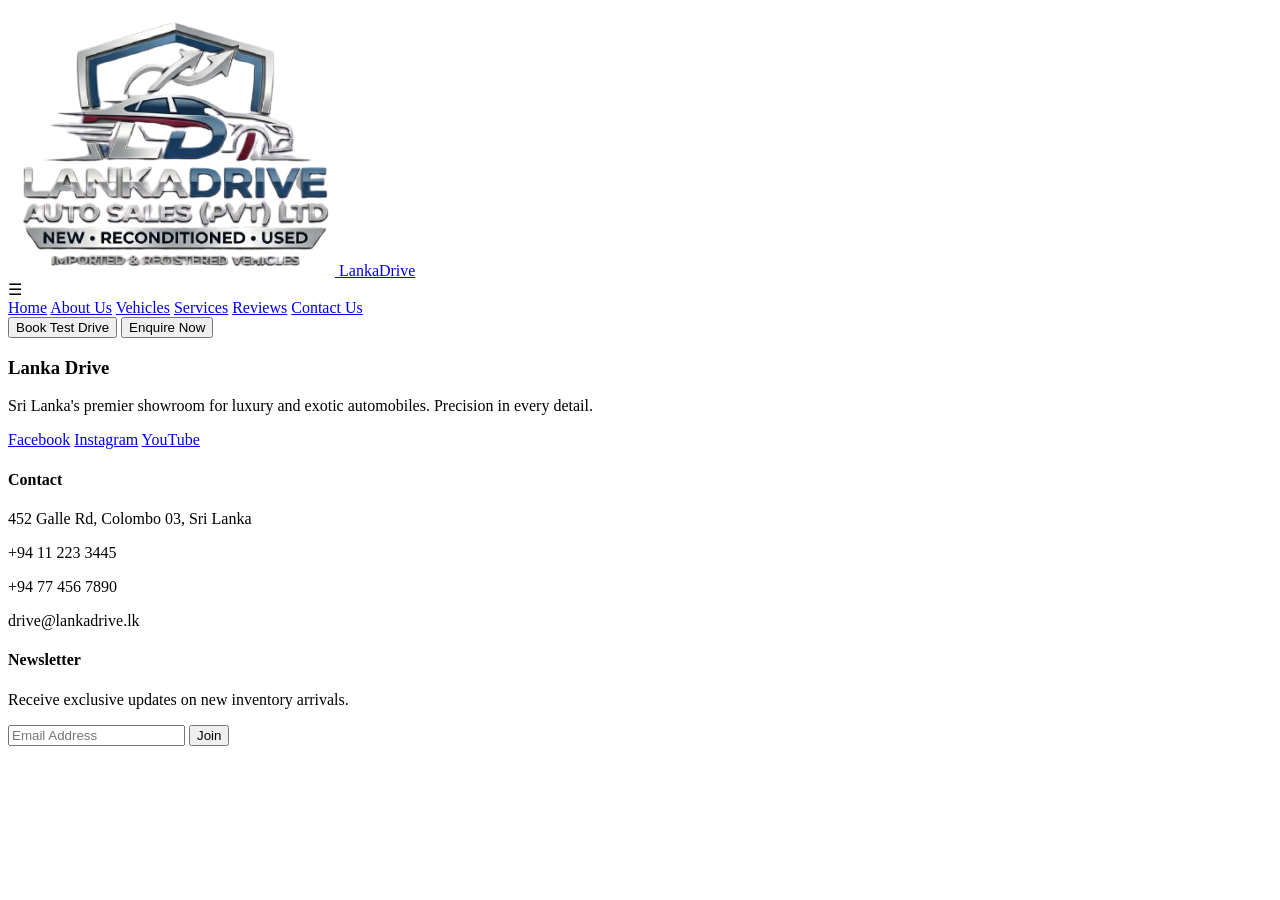
==== about.html @ 7b27d1b9 "Headder navigation bar size change with screen size" ====
<!DOCTYPE html>
<html lang="en">
<head>
    <meta charset="UTF-8">
    <meta name="viewport" content="width=device-width, initial-scale=1.0">
    <link rel="icon" type="image/png" href="Assets/image/logo.png">
    <link rel="stylesheet" href="css/Style.css">
    <title>about Us</title>
</head>
<body>
    <!--Navigation Bar Code Hear-->
        <header class="site-header">
            <div class="header-brand">
                <a href="index.html" class="brand-link">
                    <img src="Assets/image/logo101.png" alt="LankaDrive Auto Sales logo" class="brand-logo">
                    <span class="brand-name">LankaDrive</span>
                </a>
            </div>

            <input type="checkbox" id="nav-toggle" hidden>
            <label for="nav-toggle" class="nav-hamburger" aria-label="Toggle navigation">&#9776;</label>
            
            <nav class="main-nav" aria-label="Main navigation">
                <a href="index.html" >Home</a>
                <a href="about.html" aria-current="page">About Us</a>
                <a href="vehicles.html">Vehicles</a>
                <a href="services.html">Services</a>
                <a href="reviews.html">Reviews</a>
                <a href="contact.html">Contact Us</a>
            </nav>
            <div class="header-btn">
                <button type="button" class="btn-secondary">Book Test Drive</button>
                <button type="button" class="btn-primary">Enquire Now</button>
            </div>
        </header>

<!--Footer Code Hear-->
    <footer class="site-footer">
        <div class="footer-inner">
            <div class="footer-brand">
                <h3>Lanka Drive</h3>
                <p>Sri Lanka's premier showroom for luxury and exotic automobiles. Precision in every detail.</p>
                <div class="social-links">
                    <a href="https://facebook.com" target="_blank" rel="noopener noreferrer">Facebook</a>
                    <a href="https://instagram.com" target="_blank" rel="noopener noreferrer">Instagram</a>
                    <a href="https://youtube.com" target="_blank" rel="noopener noreferrer">YouTube</a>
                </div>
            </div>

            <div class="footer-contact">
                <h4>Contact</h4>
                <p>452 Galle Rd, Colombo 03, Sri Lanka</p>
                <p>+94 11 223 3445</p>
                <p>+94 77 456 7890</p>
                <p>drive@lankadrive.lk</p>
            </div>

            <div class="footer-newsletter">
                <h4>Newsletter</h4>
                <p>Receive exclusive updates on new inventory arrivals.</p>
                <form action="#" method="post" class="newsletter-form">
                    <input type="email" name="email" placeholder="Email Address" required>
                    <button type="submit">Join</button>
                </form>
            </div>
        </div>
    </footer>
</body>
</html>
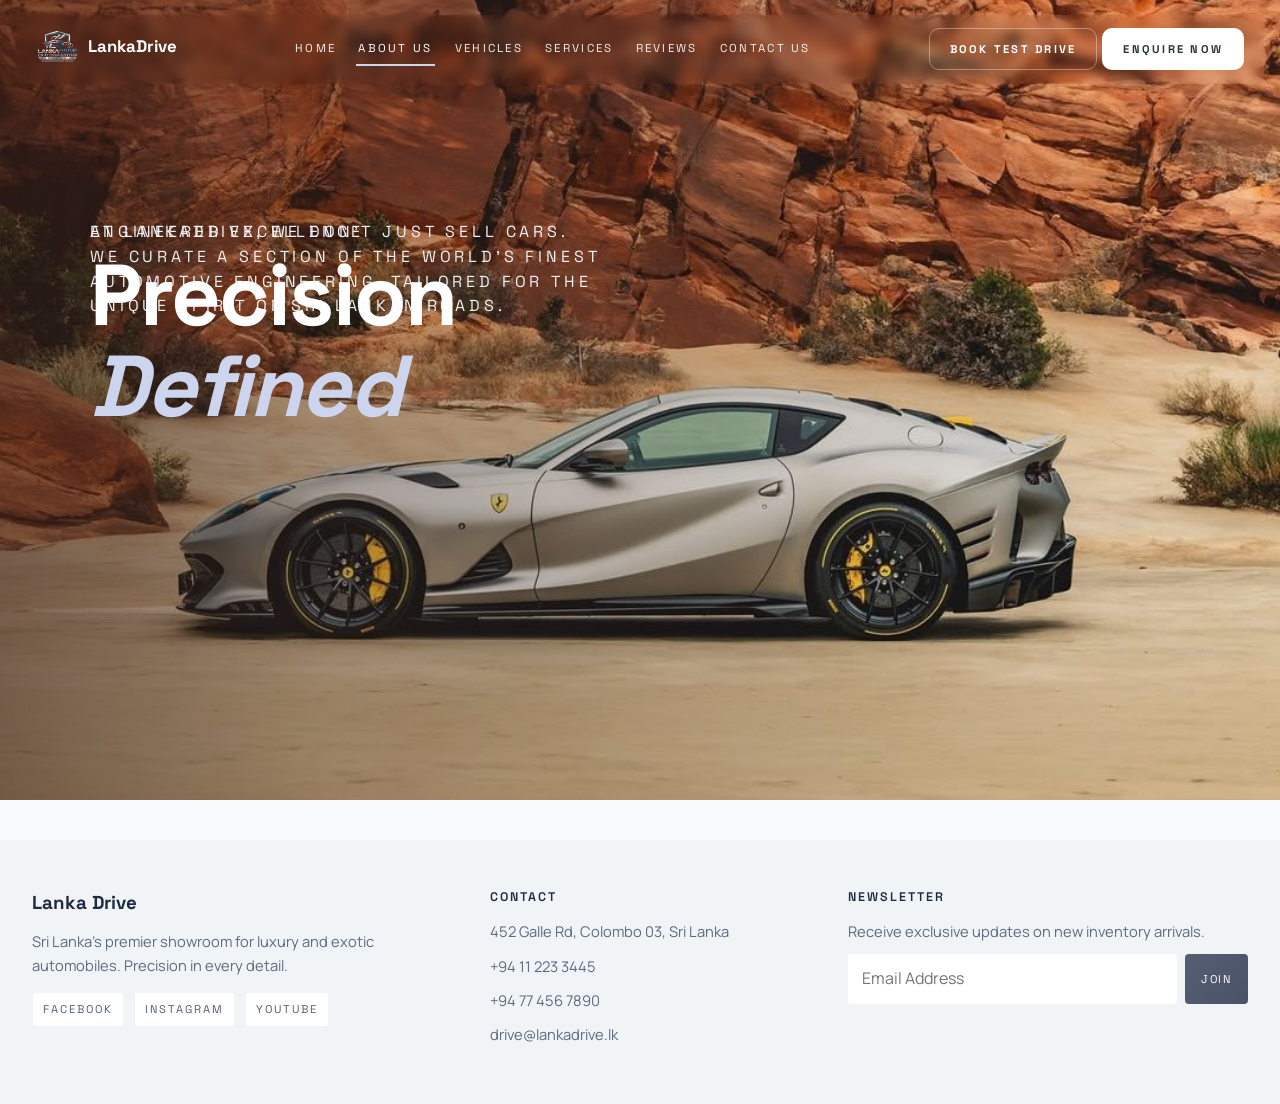
==== commit 8c647899: "Hero section update" ====
--- a/about.html
+++ b/about.html
@@ -3,7 +3,7 @@
 <head>
     <meta charset="UTF-8">
     <meta name="viewport" content="width=device-width, initial-scale=1.0">
-    <link rel="icon" type="image/png" href="Assets/image/logo.png">
+    <link rel="icon" type="image/png" href="Assets/image/logo101.png" sizes="32x32">
     <link rel="stylesheet" href="css/Style.css">
     <title>about Us</title>
 </head>
@@ -33,6 +33,20 @@
                 <button type="button" class="btn-primary">Enquire Now</button>
             </div>
         </header>
+
+
+<!--Hero Section Code-->
+        <section class="Hero" aria-label="Hero banner">
+            <img class="Hero-image" src="Assets/image/ferarri-hero.jpg" alt="Hero-Img">
+            <p class="hero-paragraph">Engineered Excellence</p>
+            <h1>Precision <span>Defined</span></h1>
+            <p class="hero-paragraph p3">At LankaDrive, we don't just sell cars.<br>We curate a section of
+                the world's finest <br>automotive engineering. tailored for the <br>
+                unique spirit of Sri Lankan roads.</p>
+        </section>
+
+<!--Main Section Code-->
+        <main></main>
 
 <!--Footer Code Hear-->
     <footer class="site-footer">
--- a/css/Style.css
+++ b/css/Style.css
@@ -0,0 +1,581 @@
+@import url("https://fonts.googleapis.com/css2?family=Manrope:wght@400;500;600;700&family=Space+Grotesk:wght@500;600;700&display=swap");
+
+/* ---------- Basic Reset ---------- */
+* {
+	margin: 0;
+	padding: 0;
+	box-sizing: border-box;
+}
+
+body {
+	min-height: 100vh;
+	background: #f7f9fb;
+	color: #1f2b3f;
+	font-family: "Manrope", "Segoe UI", sans-serif;
+	line-height: 1.55;
+}
+
+img {
+	display: block;
+	max-width: 100%;
+}
+
+a {
+	color: inherit;
+	text-decoration: none;
+}
+
+/* ---------- Header / Navbar ---------- */
+.site-header {
+	position: fixed;
+	top: 15px;
+	left: 16px;
+	right: 16px;
+	z-index: 1000;
+	display: flex;
+	align-items: center;
+	gap: 20px;
+	padding: 10px 20px;
+	background: rgba(0, 0, 0, 0);
+	backdrop-filter: blur(6px);
+	border-radius: 5px;
+}
+
+.header-brand {
+	flex-shrink: 0;
+}
+
+.brand-link {
+	display: inline-flex;
+	align-items: center;
+	gap: 10px;
+}
+
+.brand-logo {
+	width: 42px;
+	height: 42px;
+	object-fit: contain;
+}
+
+.brand-name {
+	font-family: "Space Grotesk", sans-serif;
+	font-size: 1.05rem;
+	font-weight: 700;
+	color: #ffffff;
+}
+
+.main-nav {
+	flex: 1;
+	display: flex;
+	justify-content: center;
+	align-items: center;
+	gap: 18px;
+	flex-wrap: wrap;
+}
+
+.main-nav a {
+	position:relative;
+	font-family: "Space Grotesk", sans-serif;
+	font-size: 0.72rem;
+	letter-spacing: 0.2em;
+	text-transform: uppercase;
+	color: rgba(255, 255, 255, 0.92);
+	padding: 6px 2px;
+}
+
+.main-nav a[aria-current="page"],
+.main-nav a:hover {
+	color: #ffffff;
+}
+
+.main-nav a[aria-current="page"]::after,
+.main-nav a:hover::after {
+	content: "";
+	position: absolute;
+	left: 0;
+	right: 0;
+	bottom: -2px;
+	height: 2px;
+	background: #ccd4ee;
+}
+
+.header-btn {
+	display: inline-flex;
+	align-items: center;
+	gap: 5px;
+	flex-shrink: 0;
+}
+
+.nav-hamburger {
+	display: none;
+	font-size: 1.4rem;
+	line-height: 1;
+	cursor: pointer;
+	color: #ffffff;
+	padding: 4px 6px;
+	user-select: none;
+}
+
+/* ---------- Buttons ---------- */
+.btn-primary,
+.btn-secondary {
+	display: inline-flex;
+	align-items: center;
+	justify-content: center;
+	min-height: 42px;
+	padding: 10px 20px;
+	border: 1px solid rgba(255, 255, 255, 0.35);
+	border-radius: 10px;
+	font-family: "Space Grotesk", sans-serif;
+	font-size: 0.7rem;
+	font-weight: 1000;
+	letter-spacing: 0.2em;
+	text-transform: uppercase;
+	cursor: pointer;
+	transition: background-color 0.4s ease, color 0.4s ease, border-color 0.25s ease, transform 0.2s ease;
+}
+
+.btn-primary {
+	background: #ffffff;
+	color: #2a3439;
+}
+
+.btn-secondary {
+	background: transparent;
+	color: #ffffff;
+}
+
+.btn-primary:hover,
+.btn-secondary:hover {
+    transform: translateY(-1px);
+    background-color: #1d2529;
+	color: #ffffff;
+	border-color: #1d2529;
+}
+
+.btn-primary:disabled,
+.btn-secondary:disabled {
+	opacity: 0.6;
+	cursor: not-allowed;
+}
+
+/* ---------- Hero ---------- */
+.Hero {
+	position: relative;
+	width: 100%;
+	min-height: 700px;
+	overflow: hidden;
+}
+
+.Hero::after {
+	content: "";
+	position: absolute;
+	inset: 0;
+	z-index: 2;
+	pointer-events: none;
+	background: linear-gradient(
+		90deg,
+		rgba(47, 26, 21, 0.58) 0%,
+		rgba(47, 26, 21, 0.34) 25%,
+		rgba(47, 26, 21, 0.08) 75%,
+		rgba(47, 26, 21, 0) 100%
+	);
+}
+
+.Hero-image {
+	width: 100%;
+	height: 800px;
+	object-fit: cover;
+}
+
+.hero-paragraph,
+.Hero h1 {
+	position: absolute;
+	z-index: 3;
+	left: 90px;
+	margin: 0;
+	font-family: "Space Grotesk", sans-serif;
+    top:100px
+}
+
+.hero-paragraph {
+	top: 220px;
+	font-size: 1rem;
+	letter-spacing: 0.24em;
+	text-transform: uppercase;
+	color: rgba(247, 249, 251, 0.95);
+}
+.p2{
+    font-size: 0.9rem;
+    top: 520px;
+    text-transform: none;
+    letter-spacing: 0.08em;
+    line-height: 1.7;
+    max-width: 620px;
+
+}
+
+.hero-actions {
+	position: absolute;
+	z-index: 3;
+	left: 90px;
+	top: 650px;
+	display: flex;
+	gap: 12px;
+	align-items: center;
+}
+
+.Hero .hero-actions .btn-primary img {
+	width: 18px;
+	height: 18px;
+	margin-left: 8px;
+}
+.hover-img { display: none; }
+.btn-primary:hover .default-img { display: none; }
+.btn-primary:hover .hover-img { display: inline-block; }
+
+
+
+.Hero h1 {
+	top: 250px;
+	max-width: 12ch;
+	font-size: 5.4rem;
+	line-height: 1.05;
+	letter-spacing: -0.02em;
+	color: #ffffff;
+    
+    
+}
+
+.Hero h1 span {
+	color: #ccd4ee;
+    font-style: italic;
+}
+
+/* ---------- Generic Content ---------- */
+.section {
+	max-width: 1280px;
+	margin: 0 auto;
+	padding: 48px 32px;
+}
+
+.section-surface {
+	background: #f0f4f7;
+}
+
+.section-title {
+	margin-bottom: 16px;
+	font-family: "Space Grotesk", sans-serif;
+	font-size: 2.25rem;
+	letter-spacing: -0.02em;
+}
+
+.section-label {
+	display: inline-block;
+	margin-bottom: 12px;
+	color: #526074;
+	font-family: "Space Grotesk", sans-serif;
+	font-size: 0.72rem;
+	letter-spacing: 0.24em;
+	text-transform: uppercase;
+}
+
+.card-grid {
+	display: grid;
+	grid-template-columns: repeat(12, minmax(0, 1fr));
+	gap: 20px;
+}
+
+.card {
+	grid-column: span 4;
+	padding: 20px;
+	background: #ffffff;
+	border-radius: 14px;
+	box-shadow: 0 40px 60px rgba(42, 52, 57, 0.04);
+}
+
+.card h3 {
+	margin-bottom: 8px;
+	font-family: "Space Grotesk", sans-serif;
+}
+
+.card p {
+	color: #5c6a7f;
+}
+
+.chip-row {
+	display: flex;
+	flex-wrap: wrap;
+	gap: 8px;
+}
+
+.chip {
+	padding: 8px 12px;
+	border: 0;
+	border-radius: 4px;
+	background: #e1e9ee;
+	color: #526074;
+	font-family: "Space Grotesk", sans-serif;
+	font-size: 0.7rem;
+	letter-spacing: 0.18em;
+	text-transform: uppercase;
+}
+
+.chip.is-active {
+	background: #565e74;
+	color: #ffffff;
+}
+
+/* ---------- Forms ---------- */
+.input-wrap {
+	display: grid;
+	gap: 6px;
+}
+
+.input-wrap label {
+	color: #526074;
+	font-size: 0.72rem;
+	letter-spacing: 0.2em;
+	text-transform: uppercase;
+	font-family: "Space Grotesk", sans-serif;
+}
+
+.input-wrap input,
+.input-wrap textarea,
+.newsletter-form input {
+	width: 100%;
+	padding: 12px 14px;
+	border: 0;
+	border-bottom: 2px solid transparent;
+	border-radius: 4px;
+	background: #ffffff;
+	color: #1f2b3f;
+	font: inherit;
+}
+
+.input-wrap input:focus,
+.input-wrap textarea:focus,
+.newsletter-form input:focus {
+	outline: none;
+	border-bottom-color: #565e74;
+}
+
+/* ---------- Footer ---------- */
+.site-footer {
+	margin-top: 40px;
+	padding: 48px 32px;
+	background: #f0f4f7;
+}
+
+.footer-inner {
+	max-width: 1280px;
+	margin: 0 auto;
+	display: grid;
+	grid-template-columns: 1.3fr 1fr 1.2fr;
+	gap: 24px;
+}
+
+.site-footer h3,
+.site-footer h4 {
+	margin-bottom: 12px;
+	color: #1f2b3f;
+	font-family: "Space Grotesk", sans-serif;
+}
+
+.site-footer h4 {
+	font-size: 0.78rem;
+	font-weight: 600;
+	letter-spacing: 0.16em;
+	text-transform: uppercase;
+}
+
+.site-footer p {
+	margin-bottom: 10px;
+	color: #5c6a7f;
+	font-size: 0.92rem;
+	line-height: 1.65;
+}
+
+.social-links {
+	display: flex;
+	flex-wrap: wrap;
+	gap: 10px;
+	margin-top: 14px;
+}
+
+.social-links a {
+	padding: 8px 10px;
+	border-radius: 4px;
+	border: 1px solid rgba(169, 180, 185, 0.15);
+	background: #ffffff;
+	color: #526074;
+	font-family: "Space Grotesk", sans-serif;
+	font-size: 0.7rem;
+	letter-spacing: 0.18em;
+	text-transform: uppercase;
+}
+
+.social-links a:hover {
+	color: #1f2b3f;
+}
+
+.newsletter-form {
+	display: grid;
+	grid-template-columns: 1fr auto;
+	gap: 8px;
+}
+
+.newsletter-form button {
+	min-height: 42px;
+	padding: 0 16px;
+	border: 0;
+	border-radius: 4px;
+	cursor: pointer;
+	color: #ffffff;
+	background: linear-gradient(130deg, #565e74, #4a5268);
+	font-family: "Space Grotesk", sans-serif;
+	font-size: 0.7rem;
+	letter-spacing: 0.16em;
+	text-transform: uppercase;
+}
+
+.newsletter-form button:hover {
+	filter: brightness(1.06);
+}
+
+/* ---------- Focus ---------- */
+.btn-primary:focus-visible,
+.btn-secondary:focus-visible,
+.main-nav a:focus-visible,
+.social-links a:focus-visible,
+.newsletter-form input:focus-visible,
+.newsletter-form button:focus-visible {
+	outline: 2px solid #7f97cc;
+	outline-offset: 2px;
+}
+
+/* ---------- Responsive ---------- */
+@media (max-width: 1120px) {
+	.site-header {
+		flex-wrap: wrap;
+	}
+
+	.main-nav {
+		justify-content: flex-start;
+	}
+
+	.header-btn {
+		flex-wrap: wrap;
+	}
+
+	.card {
+		grid-column: span 6;
+	}
+}
+
+@media (max-width: 760px) {
+	.site-header {
+		top: 8px;
+		left: 8px;
+		right: 8px;
+		padding: 12px 14px;
+		border-radius: 8px;
+	}
+
+	.header-brand {
+		flex: 1;
+	}
+
+	.nav-hamburger {
+		display: block;
+	}
+
+	.brand-name {
+		font-size: 0.96rem;
+	}
+
+	.main-nav,
+	.header-btn {
+		width: 100%;
+		max-height: 0;
+		overflow: hidden;
+		transition: max-height 0.3s ease;
+	}
+
+	.main-nav {
+		flex-direction: column;
+		align-items: flex-start;
+		gap: 0;
+	}
+
+	.main-nav a {
+		width: 100%;
+		padding: 12px 4px;
+		font-size: 0.62rem;
+		letter-spacing: 0.17em;
+		border-bottom: 1px solid rgba(255, 255, 255, 0.2);
+	}
+
+	#nav-toggle:checked ~ .main-nav,
+	#nav-toggle:checked ~ .header-btn {
+		max-height: 500px;
+	}
+
+	#nav-toggle:checked ~ .nav-hamburger {
+		color: #ccd4ee;
+	}
+
+	.btn-primary,
+	.btn-secondary {
+		flex: 1 1 220px;
+	}
+
+	.Hero {
+		min-height: 420px;
+	}
+
+	.Hero-image {
+		height: 420px;
+	}
+
+	.hero-paragraph {
+		top: 84px;
+		left: 16px;
+	}
+
+	.Hero h1 {
+		top: 112px;
+		left: 16px;
+		max-width: 11ch;
+		font-size: 3.1rem;
+	}
+
+	.p2 {
+		top: 300px;
+		left: 16px;
+		max-width: 92%;
+		font-size: 0.82rem;
+	}
+
+	.hero-actions {
+		left: 16px;
+		top: 440px;
+		flex-wrap: wrap;
+	}
+
+	.section {
+		padding: 24px 16px;
+	}
+
+	.card {
+		grid-column: span 12;
+	}
+
+	.footer-inner {
+		grid-template-columns: 1fr;
+	}
+
+	.newsletter-form {
+		grid-template-columns: 1fr;
+	}
+}
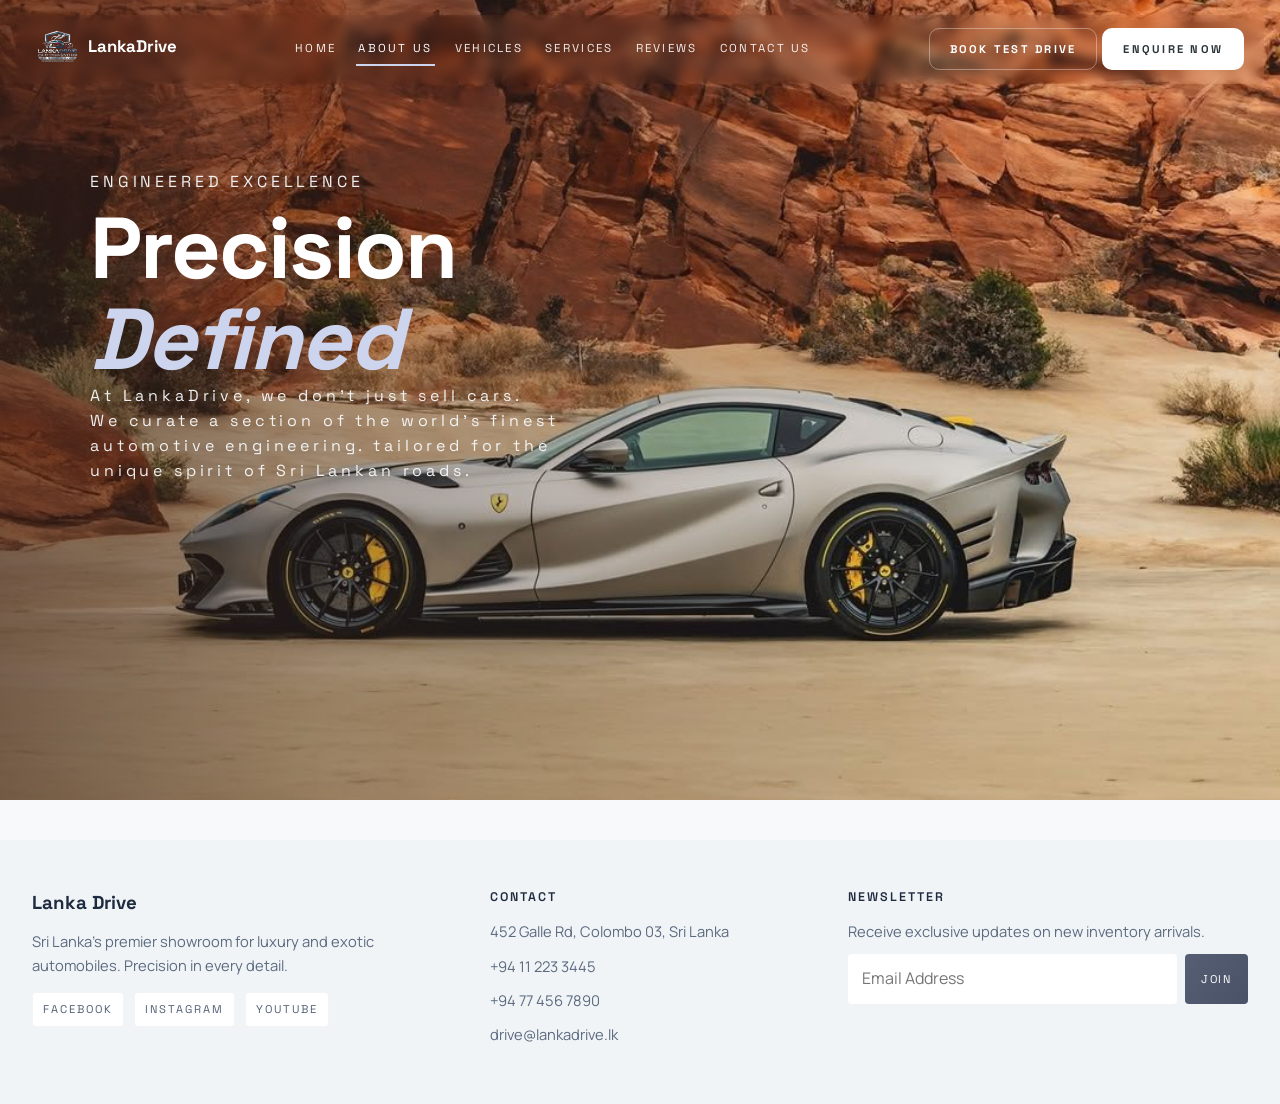
==== commit e1b5926a: "Hero update" ====
--- a/about.html
+++ b/about.html
@@ -1,5 +1,6 @@
 <!DOCTYPE html>
 <html lang="en">
+
 <head>
     <meta charset="UTF-8">
     <meta name="viewport" content="width=device-width, initial-scale=1.0">
@@ -7,48 +8,51 @@
     <link rel="stylesheet" href="css/Style.css">
     <title>about Us</title>
 </head>
+
 <body>
     <!--Navigation Bar Code Hear-->
-        <header class="site-header">
-            <div class="header-brand">
-                <a href="index.html" class="brand-link">
-                    <img src="Assets/image/logo101.png" alt="LankaDrive Auto Sales logo" class="brand-logo">
-                    <span class="brand-name">LankaDrive</span>
-                </a>
-            </div>
+    <header class="site-header">
+        <div class="header-brand">
+            <a href="index.html" class="brand-link">
+                <img src="Assets/image/logo101.png" alt="LankaDrive Auto Sales logo" class="brand-logo">
+                <span class="brand-name">LankaDrive</span>
+            </a>
+        </div>
 
-            <input type="checkbox" id="nav-toggle" hidden>
-            <label for="nav-toggle" class="nav-hamburger" aria-label="Toggle navigation">&#9776;</label>
-            
-            <nav class="main-nav" aria-label="Main navigation">
-                <a href="index.html" >Home</a>
-                <a href="about.html" aria-current="page">About Us</a>
-                <a href="vehicles.html">Vehicles</a>
-                <a href="services.html">Services</a>
-                <a href="reviews.html">Reviews</a>
-                <a href="contact.html">Contact Us</a>
-            </nav>
-            <div class="header-btn">
-                <button type="button" class="btn-secondary">Book Test Drive</button>
-                <button type="button" class="btn-primary">Enquire Now</button>
-            </div>
-        </header>
+        <input type="checkbox" id="nav-toggle" hidden>
+        <label for="nav-toggle" class="nav-hamburger" aria-label="Toggle navigation">&#9776;</label>
+
+        <nav class="main-nav" aria-label="Main navigation">
+            <a href="index.html">Home</a>
+            <a href="about.html" aria-current="page">About Us</a>
+            <a href="vehicles.html">Vehicles</a>
+            <a href="services.html">Services</a>
+            <a href="reviews.html">Reviews</a>
+            <a href="contact.html">Contact Us</a>
+        </nav>
+        <div class="header-btn">
+            <button type="button" class="btn-secondary">Book Test Drive</button>
+            <button type="button" class="btn-primary">Enquire Now</button>
+        </div>
+    </header>
 
 
-<!--Hero Section Code-->
-        <section class="Hero" aria-label="Hero banner">
-            <img class="Hero-image" src="Assets/image/ferarri-hero.jpg" alt="Hero-Img">
-            <p class="hero-paragraph">Engineered Excellence</p>
+    <!--Hero Section Code-->
+    <section class="Hero" aria-label="Hero banner">
+        <img class="Hero-image" src="Assets/image/ferarri-hero.jpg" alt="Hero-Img">
+        <div class="hero-content">
+            <p class="hero-paragraph p1">Engineered Excellence</p>
             <h1>Precision <span>Defined</span></h1>
             <p class="hero-paragraph p3">At LankaDrive, we don't just sell cars.<br>We curate a section of
                 the world's finest <br>automotive engineering. tailored for the <br>
                 unique spirit of Sri Lankan roads.</p>
-        </section>
+        </div>
+    </section>
 
-<!--Main Section Code-->
-        <main></main>
+    <!--Main Section Code-->
+    <main></main>
 
-<!--Footer Code Hear-->
+    <!--Footer Code Hear-->
     <footer class="site-footer">
         <div class="footer-inner">
             <div class="footer-brand">
@@ -80,4 +84,5 @@
         </div>
     </footer>
 </body>
+
 </html>
--- a/css/Style.css
+++ b/css/Style.css
@@ -1,6 +1,5 @@
 @import url("https://fonts.googleapis.com/css2?family=Manrope:wght@400;500;600;700&family=Space+Grotesk:wght@500;600;700&display=swap");
 
-/* ---------- Basic Reset ---------- */
 * {
 	margin: 0;
 	padding: 0;
@@ -115,6 +114,91 @@
 	padding: 4px 6px;
 	user-select: none;
 }
+/*------------------------------------------------------------------*/
+
+/* --------------------------------- Footer ------------------------------------------ */
+.site-footer {
+	margin-top: 40px;
+	padding: 48px 32px;
+	background: #f0f4f7;
+}
+
+.footer-inner {
+	max-width: 1280px;
+	margin: 0 auto;
+	display: grid;
+	grid-template-columns: 1.3fr 1fr 1.2fr;
+	gap: 24px;
+}
+
+.site-footer h3,
+.site-footer h4 {
+	margin-bottom: 12px;
+	color: #1f2b3f;
+	font-family: "Space Grotesk", sans-serif;
+}
+
+.site-footer h4 {
+	font-size: 0.78rem;
+	font-weight: 600;
+	letter-spacing: 0.16em;
+	text-transform: uppercase;
+}
+
+.site-footer p {
+	margin-bottom: 10px;
+	color: #5c6a7f;
+	font-size: 0.92rem;
+	line-height: 1.65;
+}
+
+.social-links {
+	display: flex;
+	flex-wrap: wrap;
+	gap: 10px;
+	margin-top: 14px;
+}
+
+.social-links a {
+	padding: 8px 10px;
+	border-radius: 4px;
+	border: 1px solid rgba(169, 180, 185, 0.15);
+	background: #ffffff;
+	color: #526074;
+	font-family: "Space Grotesk", sans-serif;
+	font-size: 0.7rem;
+	letter-spacing: 0.18em;
+	text-transform: uppercase;
+}
+
+.social-links a:hover {
+	color: #1f2b3f;
+}
+
+.newsletter-form {
+	display: grid;
+	grid-template-columns: 1fr auto;
+	gap: 8px;
+}
+
+.newsletter-form button {
+	min-height: 42px;
+	padding: 0 16px;
+	border: 0;
+	border-radius: 4px;
+	cursor: pointer;
+	color: #ffffff;
+	background: linear-gradient(130deg, #565e74, #4a5268);
+	font-family: "Space Grotesk", sans-serif;
+	font-size: 0.7rem;
+	letter-spacing: 0.16em;
+	text-transform: uppercase;
+}
+
+.newsletter-form button:hover {
+	filter: brightness(1.06);
+}
+/*----------------------------------------------------------------------------------*/
 
 /* ---------- Buttons ---------- */
 .btn-primary,
@@ -159,114 +243,206 @@
 	cursor: not-allowed;
 }
 
-/* ---------- Hero ---------- */
+/* ---------------------------- Hero ------------------------------------ */
+/* ── Hero Section ── */
 .Hero {
-	position: relative;
-	width: 100%;
-	min-height: 700px;
-	overflow: hidden;
-}
-
+    position: relative;
+    width: 100%;
+    min-height: 700px;
+    overflow: hidden;
+}
+
+/* Dark gradient overlay on the left side */
 .Hero::after {
-	content: "";
-	position: absolute;
-	inset: 0;
-	z-index: 2;
-	pointer-events: none;
-	background: linear-gradient(
-		90deg,
-		rgba(47, 26, 21, 0.58) 0%,
-		rgba(47, 26, 21, 0.34) 25%,
-		rgba(47, 26, 21, 0.08) 75%,
-		rgba(47, 26, 21, 0) 100%
-	);
+    content: "";
+    position: absolute;
+    inset: 0;
+    z-index: 2;
+    pointer-events: none;
+    background: linear-gradient(
+        90deg,
+        rgba(47, 26, 21, 0.58) 0%,
+        rgba(47, 26, 21, 0.34) 25%,
+        rgba(47, 26, 21, 0.08) 75%,
+        rgba(47, 26, 21, 0.00) 100%
+    );
 }
 
 .Hero-image {
-	width: 100%;
-	height: 800px;
-	object-fit: cover;
-}
-
-.hero-paragraph,
-.Hero h1 {
-	position: absolute;
-	z-index: 3;
-	left: 90px;
-	margin: 0;
-	font-family: "Space Grotesk", sans-serif;
-    top:100px
+    width: 100%;
+    height: 800px;
+    object-fit: cover;
+}
+
+
+/* ── Hero Content (single container, replaces individual absolute positions) ── */
+.hero-content {
+    position: absolute;
+    z-index: 3;
+    left: 90px;
+    top: 170px;
+    display: flex;
+    flex-direction: column;
+    gap: 0;
+    font-family: "Space Grotesk", sans-serif;
 }
 
 .hero-paragraph {
-	top: 220px;
-	font-size: 1rem;
-	letter-spacing: 0.24em;
-	text-transform: uppercase;
-	color: rgba(247, 249, 251, 0.95);
-}
-.p2{
+    margin: 0;
+    font-size: 1rem;
+    letter-spacing: 0.24em;
+    
+    color: rgba(247, 249, 251, 0.95);
+}
+.p1{
+    text-transform: uppercase;
+}
+/* Subtitle paragraph */
+.p2 {
+    margin-top: 16px;
     font-size: 0.9rem;
-    top: 520px;
     text-transform: none;
     letter-spacing: 0.08em;
     line-height: 1.7;
-    max-width: 620px;
-
-}
-
+    max-width: 600px;
+}
+
+.Hero h1 {
+    margin: 8px 0 0;
+    font-size: 5.4rem;
+    max-width: 12ch;
+    line-height: 1.05;
+    letter-spacing: -0.02em;
+    color: #ffffff;
+}
+
+/* Italic coloured word inside h1 */
+.Hero h1 span {
+    color: #ccd4ee;
+    font-style: italic;
+}
+
+
+/* ── Hero Buttons ── */
 .hero-actions {
-	position: absolute;
-	z-index: 3;
-	left: 90px;
-	top: 650px;
-	display: flex;
-	gap: 12px;
-	align-items: center;
-}
-
-.Hero .hero-actions .btn-primary img {
-	width: 18px;
-	height: 18px;
-	margin-left: 8px;
-}
+    display: flex;
+    gap: 12px;
+    align-items: center;
+    margin-top: 32px;
+}
+
+/* Arrow icon inside the primary button */
+.hero-actions .btn-primary img {
+    width: 18px;
+    height: 18px;
+    margin-left: 8px;
+}
+
+/* Swap arrow icon on hover */
 .hover-img { display: none; }
 .btn-primary:hover .default-img { display: none; }
 .btn-primary:hover .hover-img { display: inline-block; }
 
 
-
-.Hero h1 {
-	top: 250px;
-	max-width: 12ch;
-	font-size: 5.4rem;
-	line-height: 1.05;
-	letter-spacing: -0.02em;
-	color: #ffffff;
-    
-    
-}
-
-.Hero h1 span {
-	color: #ccd4ee;
-    font-style: italic;
+/* ── Stats Bar (bottom-right of hero) ── */
+.stats-bar {
+    position: absolute;
+    z-index: 3;
+    bottom: 40px;
+    right: 80px;
+    display: flex;
+    align-items: center;
+    padding: 15px;
+    border-radius: 12px;
+    border: 1px solid rgba(255, 255, 255, 0.08);
+    backdrop-filter: blur(8px);
+}
+
+.stat-item {
+    text-align: center;
+    padding: 0 15px;
+    border-right: 1px solid rgba(255, 255, 255, 0.15);
+}
+
+.stat-item:last-child {
+    border-right: none;
+}
+
+.stat-number {
+    font-size: 36px;
+    font-weight: 700;
+    color: #f8fafc;
+    margin: 0;
+}
+
+.stat-label {
+    font-size: 11px;
+    letter-spacing: 2px;
+    text-transform: uppercase;
+    color: rgba(255, 255, 255, 0.5);
+    margin: 6px 0 0;
+}
+/*-----------------------------------------------------------------------------------*/
+
+/*-------main---------*/
+.profile-img {
+    margin-top: 10px;
+    width: 60px;
+    height: 60px;
+    object-fit: cover;        
+    border-radius: 20%;       
+    display: block;
+}
+.profile-bar{
+    display: flex;
+    gap: 3%;
+}
+.profile-bar .profile-item{
+    margin-top: 6px;
+}
+.profile-item h2{
+    font-size: 1.4rem;
+    font-family: "Space Grotesk", sans-serif;
+    color: #1f2b3f;
+}
+.profile-item p{
+    margin-top: -3px;
+    font-family: "Space Grotesk", sans-serif;
+    color: #1f2b3f56;
 }
 
 /* ---------- Generic Content ---------- */
 .section {
-	max-width: 1280px;
+	max-width: 100%;
 	margin: 0 auto;
 	padding: 48px 32px;
+    margin-top: 2%;
 }
 
 .section-surface {
-	background: #f0f4f7;
+	background: linear-gradient(
+        180deg,
+        #f7f9fb 0%,
+        #d8e0e8 25%,
+        #d8e0e8 50%,
+        #d8e0e8 75%,
+        #f7f9fb 100%
+    ) ;
+}
+
+.section-content{
+    width: 50%;
+    max-width: 600px;
+    background-color:#1d252906;
+    margin-left: 5%;
+    padding: 20px 20px 20px 20px; 
+    border-radius: 10px;
 }
 
 .section-title {
-	margin-bottom: 16px;
-	font-family: "Space Grotesk", sans-serif;
-	font-size: 2.25rem;
+	margin-bottom: 10px;
+	font-family: "Space Grotesk", sans-serif;
+	font-size: 2.5rem;
 	letter-spacing: -0.02em;
 }
 
@@ -275,9 +451,15 @@
 	margin-bottom: 12px;
 	color: #526074;
 	font-family: "Space Grotesk", sans-serif;
-	font-size: 0.72rem;
+	font-size: 1rem;
 	letter-spacing: 0.24em;
-	text-transform: uppercase;
+}
+.section-paragraph{
+    color: #526074;
+    font-size: 1.1rem;
+    font-weight: 600;
+    letter-spacing: 0.1em;
+    font-family:sans-serif;
 }
 
 .card-grid {
@@ -360,88 +542,7 @@
 	border-bottom-color: #565e74;
 }
 
-/* ---------- Footer ---------- */
-.site-footer {
-	margin-top: 40px;
-	padding: 48px 32px;
-	background: #f0f4f7;
-}
-
-.footer-inner {
-	max-width: 1280px;
-	margin: 0 auto;
-	display: grid;
-	grid-template-columns: 1.3fr 1fr 1.2fr;
-	gap: 24px;
-}
-
-.site-footer h3,
-.site-footer h4 {
-	margin-bottom: 12px;
-	color: #1f2b3f;
-	font-family: "Space Grotesk", sans-serif;
-}
-
-.site-footer h4 {
-	font-size: 0.78rem;
-	font-weight: 600;
-	letter-spacing: 0.16em;
-	text-transform: uppercase;
-}
-
-.site-footer p {
-	margin-bottom: 10px;
-	color: #5c6a7f;
-	font-size: 0.92rem;
-	line-height: 1.65;
-}
-
-.social-links {
-	display: flex;
-	flex-wrap: wrap;
-	gap: 10px;
-	margin-top: 14px;
-}
-
-.social-links a {
-	padding: 8px 10px;
-	border-radius: 4px;
-	border: 1px solid rgba(169, 180, 185, 0.15);
-	background: #ffffff;
-	color: #526074;
-	font-family: "Space Grotesk", sans-serif;
-	font-size: 0.7rem;
-	letter-spacing: 0.18em;
-	text-transform: uppercase;
-}
-
-.social-links a:hover {
-	color: #1f2b3f;
-}
-
-.newsletter-form {
-	display: grid;
-	grid-template-columns: 1fr auto;
-	gap: 8px;
-}
-
-.newsletter-form button {
-	min-height: 42px;
-	padding: 0 16px;
-	border: 0;
-	border-radius: 4px;
-	cursor: pointer;
-	color: #ffffff;
-	background: linear-gradient(130deg, #565e74, #4a5268);
-	font-family: "Space Grotesk", sans-serif;
-	font-size: 0.7rem;
-	letter-spacing: 0.16em;
-	text-transform: uppercase;
-}
-
-.newsletter-form button:hover {
-	filter: brightness(1.06);
-}
+
 
 /* ---------- Focus ---------- */
 .btn-primary:focus-visible,
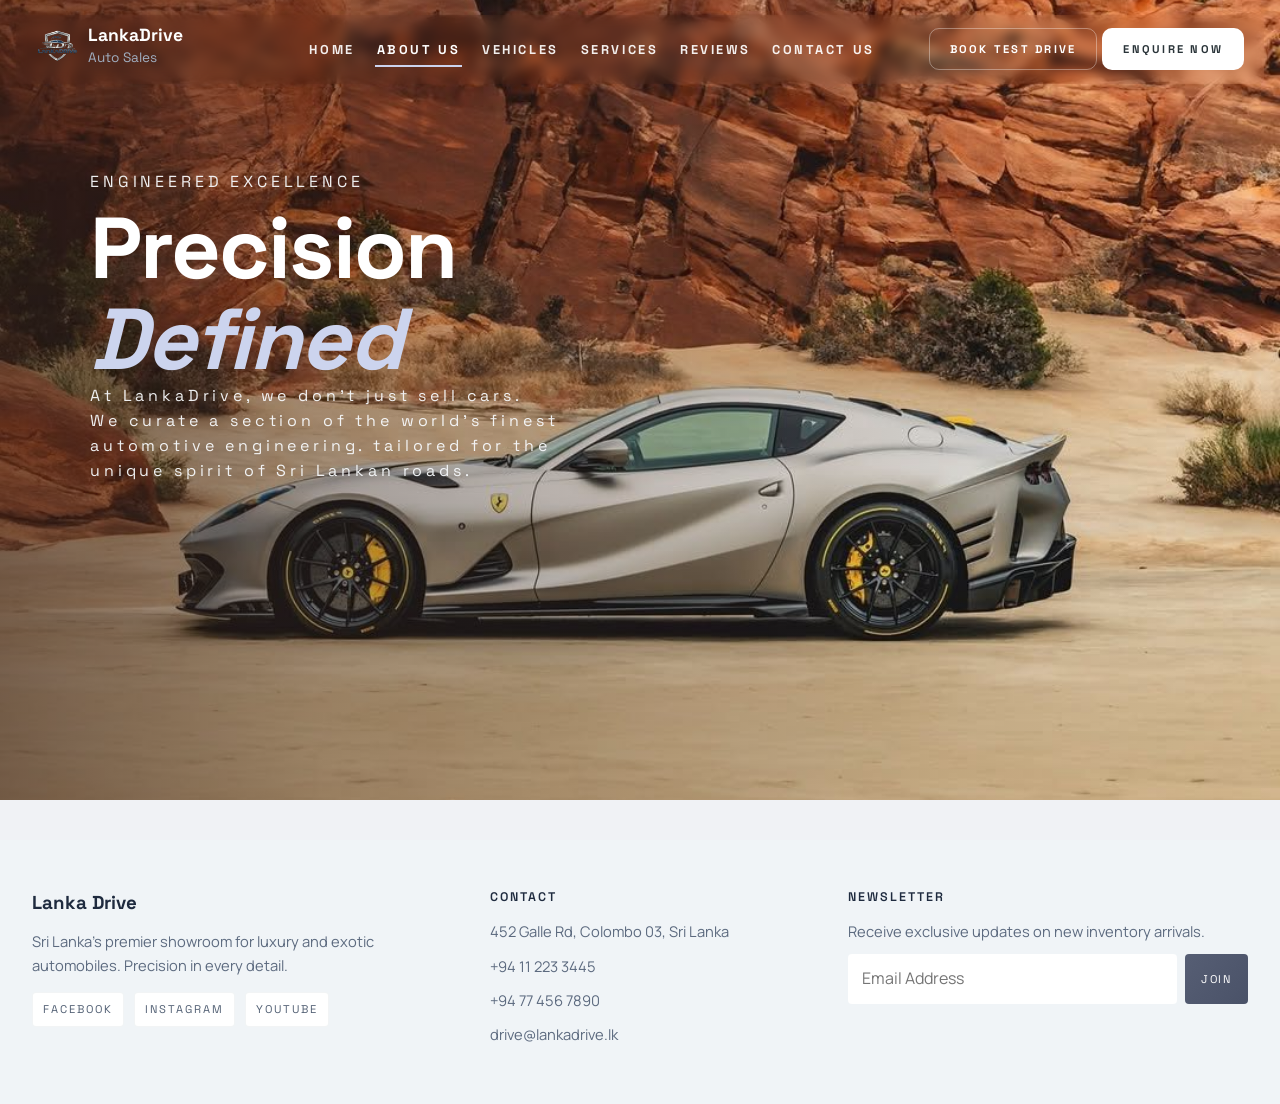
==== commit 42d2dfb6: "Update" ====
--- a/about.html
+++ b/about.html
@@ -6,16 +6,19 @@
     <meta name="viewport" content="width=device-width, initial-scale=1.0">
     <link rel="icon" type="image/png" href="Assets/image/logo101.png" sizes="32x32">
     <link rel="stylesheet" href="css/Style.css">
-    <title>about Us</title>
+    <link rel="stylesheet" href="css/navbar.css">
+    <link rel="stylesheet" href="css/footer.css">
+    <link rel="stylesheet" href="css/reuse.css">
+    <title>About Us</title>
 </head>
 
 <body>
-    <!--Navigation Bar Code Hear-->
+    <!-- Site Header -->
     <header class="site-header">
         <div class="header-brand">
             <a href="index.html" class="brand-link">
                 <img src="Assets/image/logo101.png" alt="LankaDrive Auto Sales logo" class="brand-logo">
-                <span class="brand-name">LankaDrive</span>
+                <span class="brand-name">LankaDrive<br><span class="brand-sub">Auto Sales</span></span>
             </a>
         </div>
 
@@ -36,8 +39,7 @@
         </div>
     </header>
 
-
-    <!--Hero Section Code-->
+    <!-- Hero Section -->
     <section class="Hero" aria-label="Hero banner">
         <img class="Hero-image" src="Assets/image/ferarri-hero.jpg" alt="Hero-Img">
         <div class="hero-content">
@@ -49,10 +51,12 @@
         </div>
     </section>
 
-    <!--Main Section Code-->
-    <main></main>
+    <!-- Main Content -->
+    <main>
+        <!-- About page-specific content can be added here. -->
+    </main>
 
-    <!--Footer Code Hear-->
+    <!-- Site Footer -->
     <footer class="site-footer">
         <div class="footer-inner">
             <div class="footer-brand">
--- a/css/Style.css
+++ b/css/Style.css
@@ -1,250 +1,78 @@
 @import url("https://fonts.googleapis.com/css2?family=Manrope:wght@400;500;600;700&family=Space+Grotesk:wght@500;600;700&display=swap");
 
+/* ---------- Base ---------- */
 * {
-	margin: 0;
-	padding: 0;
-	box-sizing: border-box;
+    margin: 0;
+    padding: 0;
+    box-sizing: border-box;
+}
+
+html {
+    scroll-behavior: smooth;
 }
 
 body {
-	min-height: 100vh;
-	background: #f7f9fb;
-	color: #1f2b3f;
-	font-family: "Manrope", "Segoe UI", sans-serif;
-	line-height: 1.55;
+    min-height: 100vh;
+    background: #f0f2f5;
+    color: #1f2b3f;
+    font-family: "Manrope", "Segoe UI", sans-serif;
+    line-height: 1.55;
 }
 
 img {
-	display: block;
-	max-width: 100%;
+    display: block;
+    max-width: 100%;
 }
 
 a {
-	color: inherit;
-	text-decoration: none;
-}
-
-/* ---------- Header / Navbar ---------- */
-.site-header {
-	position: fixed;
-	top: 15px;
-	left: 16px;
-	right: 16px;
-	z-index: 1000;
-	display: flex;
-	align-items: center;
-	gap: 20px;
-	padding: 10px 20px;
-	background: rgba(0, 0, 0, 0);
-	backdrop-filter: blur(6px);
-	border-radius: 5px;
-}
-
-.header-brand {
-	flex-shrink: 0;
-}
-
-.brand-link {
-	display: inline-flex;
-	align-items: center;
-	gap: 10px;
-}
-
-.brand-logo {
-	width: 42px;
-	height: 42px;
-	object-fit: contain;
-}
-
-.brand-name {
-	font-family: "Space Grotesk", sans-serif;
-	font-size: 1.05rem;
-	font-weight: 700;
-	color: #ffffff;
-}
-
-.main-nav {
-	flex: 1;
-	display: flex;
-	justify-content: center;
-	align-items: center;
-	gap: 18px;
-	flex-wrap: wrap;
-}
-
-.main-nav a {
-	position:relative;
-	font-family: "Space Grotesk", sans-serif;
-	font-size: 0.72rem;
-	letter-spacing: 0.2em;
-	text-transform: uppercase;
-	color: rgba(255, 255, 255, 0.92);
-	padding: 6px 2px;
-}
-
-.main-nav a[aria-current="page"],
-.main-nav a:hover {
-	color: #ffffff;
-}
-
-.main-nav a[aria-current="page"]::after,
-.main-nav a:hover::after {
-	content: "";
-	position: absolute;
-	left: 0;
-	right: 0;
-	bottom: -2px;
-	height: 2px;
-	background: #ccd4ee;
-}
-
-.header-btn {
-	display: inline-flex;
-	align-items: center;
-	gap: 5px;
-	flex-shrink: 0;
-}
-
-.nav-hamburger {
-	display: none;
-	font-size: 1.4rem;
-	line-height: 1;
-	cursor: pointer;
-	color: #ffffff;
-	padding: 4px 6px;
-	user-select: none;
-}
-/*------------------------------------------------------------------*/
-
-/* --------------------------------- Footer ------------------------------------------ */
-.site-footer {
-	margin-top: 40px;
-	padding: 48px 32px;
-	background: #f0f4f7;
-}
-
-.footer-inner {
-	max-width: 1280px;
-	margin: 0 auto;
-	display: grid;
-	grid-template-columns: 1.3fr 1fr 1.2fr;
-	gap: 24px;
-}
-
-.site-footer h3,
-.site-footer h4 {
-	margin-bottom: 12px;
-	color: #1f2b3f;
-	font-family: "Space Grotesk", sans-serif;
-}
-
-.site-footer h4 {
-	font-size: 0.78rem;
-	font-weight: 600;
-	letter-spacing: 0.16em;
-	text-transform: uppercase;
-}
-
-.site-footer p {
-	margin-bottom: 10px;
-	color: #5c6a7f;
-	font-size: 0.92rem;
-	line-height: 1.65;
-}
-
-.social-links {
-	display: flex;
-	flex-wrap: wrap;
-	gap: 10px;
-	margin-top: 14px;
-}
-
-.social-links a {
-	padding: 8px 10px;
-	border-radius: 4px;
-	border: 1px solid rgba(169, 180, 185, 0.15);
-	background: #ffffff;
-	color: #526074;
-	font-family: "Space Grotesk", sans-serif;
-	font-size: 0.7rem;
-	letter-spacing: 0.18em;
-	text-transform: uppercase;
-}
-
-.social-links a:hover {
-	color: #1f2b3f;
-}
-
-.newsletter-form {
-	display: grid;
-	grid-template-columns: 1fr auto;
-	gap: 8px;
-}
-
-.newsletter-form button {
-	min-height: 42px;
-	padding: 0 16px;
-	border: 0;
-	border-radius: 4px;
-	cursor: pointer;
-	color: #ffffff;
-	background: linear-gradient(130deg, #565e74, #4a5268);
-	font-family: "Space Grotesk", sans-serif;
-	font-size: 0.7rem;
-	letter-spacing: 0.16em;
-	text-transform: uppercase;
-}
-
-.newsletter-form button:hover {
-	filter: brightness(1.06);
-}
-/*----------------------------------------------------------------------------------*/
+    color: inherit;
+    text-decoration: none;
+}
 
 /* ---------- Buttons ---------- */
 .btn-primary,
 .btn-secondary {
-	display: inline-flex;
-	align-items: center;
-	justify-content: center;
-	min-height: 42px;
-	padding: 10px 20px;
-	border: 1px solid rgba(255, 255, 255, 0.35);
-	border-radius: 10px;
-	font-family: "Space Grotesk", sans-serif;
-	font-size: 0.7rem;
-	font-weight: 1000;
-	letter-spacing: 0.2em;
-	text-transform: uppercase;
-	cursor: pointer;
-	transition: background-color 0.4s ease, color 0.4s ease, border-color 0.25s ease, transform 0.2s ease;
+    display: inline-flex;
+    align-items: center;
+    justify-content: center;
+    min-height: 42px;
+    padding: 10px 20px;
+    border: 1px solid rgba(255, 255, 255, 0.35);
+    border-radius: 10px;
+    font-family: "Space Grotesk", sans-serif;
+    font-size: 0.7rem;
+    font-weight: 1000;
+    letter-spacing: 0.2em;
+    text-transform: uppercase;
+    cursor: pointer;
+    transition: background-color 0.4s ease, color 0.4s ease, border-color 0.25s ease, transform 0.2s ease;
 }
 
 .btn-primary {
-	background: #ffffff;
-	color: #2a3439;
+    background: #ffffff;
+    color: #2a3439;
 }
 
 .btn-secondary {
-	background: transparent;
-	color: #ffffff;
+    background: transparent;
+    color: #ffffff;
 }
 
 .btn-primary:hover,
 .btn-secondary:hover {
     transform: translateY(-1px);
     background-color: #1d2529;
-	color: #ffffff;
-	border-color: #1d2529;
+    color: #ffffff;
+    border-color: #1d2529;
 }
 
 .btn-primary:disabled,
 .btn-secondary:disabled {
-	opacity: 0.6;
-	cursor: not-allowed;
-}
-
-/* ---------------------------- Hero ------------------------------------ */
-/* ── Hero Section ── */
+    opacity: 0.6;
+    cursor: not-allowed;
+}
+
+/* ---------- Hero ---------- */
 .Hero {
     position: relative;
     width: 100%;
@@ -252,20 +80,17 @@
     overflow: hidden;
 }
 
-/* Dark gradient overlay on the left side */
 .Hero::after {
     content: "";
     position: absolute;
     inset: 0;
     z-index: 2;
     pointer-events: none;
-    background: linear-gradient(
-        90deg,
-        rgba(47, 26, 21, 0.58) 0%,
-        rgba(47, 26, 21, 0.34) 25%,
-        rgba(47, 26, 21, 0.08) 75%,
-        rgba(47, 26, 21, 0.00) 100%
-    );
+    background: linear-gradient(90deg,
+            rgba(47, 26, 21, 0.58) 0%,
+            rgba(47, 26, 21, 0.34) 25%,
+            rgba(47, 26, 21, 0.08) 75%,
+            rgba(47, 26, 21, 0) 100%);
 }
 
 .Hero-image {
@@ -274,8 +99,7 @@
     object-fit: cover;
 }
 
-
-/* ── Hero Content (single container, replaces individual absolute positions) ── */
+/* Hero content wrapper */
 .hero-content {
     position: absolute;
     z-index: 3;
@@ -291,12 +115,13 @@
     margin: 0;
     font-size: 1rem;
     letter-spacing: 0.24em;
-    
     color: rgba(247, 249, 251, 0.95);
 }
-.p1{
+
+.p1 {
     text-transform: uppercase;
 }
+
 /* Subtitle paragraph */
 .p2 {
     margin-top: 16px;
@@ -322,8 +147,7 @@
     font-style: italic;
 }
 
-
-/* ── Hero Buttons ── */
+/* Hero buttons */
 .hero-actions {
     display: flex;
     gap: 12px;
@@ -331,218 +155,103 @@
     margin-top: 32px;
 }
 
-/* Arrow icon inside the primary button */
-.hero-actions .btn-primary img {
+.btn-primary img {
     width: 18px;
     height: 18px;
     margin-left: 8px;
 }
 
-/* Swap arrow icon on hover */
-.hover-img { display: none; }
-.btn-primary:hover .default-img { display: none; }
-.btn-primary:hover .hover-img { display: inline-block; }
-
-
-/* ── Stats Bar (bottom-right of hero) ── */
-.stats-bar {
-    position: absolute;
-    z-index: 3;
-    bottom: 40px;
-    right: 80px;
+.hover-img {
+    display: none;
+}
+
+.btn-primary:hover .default-img {
+    display: none;
+}
+
+.btn-primary:hover .hover-img {
+    display: inline-block;
+}
+
+/* Intro and featured containers */
+.section {
+    max-width: 100%;
+    margin: 0 auto;
+    padding: 48px 32px;
+    margin-top: 2%;
+}
+
+.section-surface {
+    background: linear-gradient(180deg,
+            #f7f9fb 0%,
+            #d8e0e8 25%,
+            #d8e0e8 50%,
+            #d8e0e8 75%,
+            #f7f9fb 100%);
+}
+
+.section-intro {
     display: flex;
     align-items: center;
-    padding: 15px;
-    border-radius: 12px;
-    border: 1px solid rgba(255, 255, 255, 0.08);
-    backdrop-filter: blur(8px);
-}
-
-.stat-item {
-    text-align: center;
-    padding: 0 15px;
-    border-right: 1px solid rgba(255, 255, 255, 0.15);
-}
-
-.stat-item:last-child {
-    border-right: none;
-}
-
-.stat-number {
-    font-size: 36px;
-    font-weight: 700;
-    color: #f8fafc;
-    margin: 0;
-}
-
-.stat-label {
-    font-size: 11px;
-    letter-spacing: 2px;
-    text-transform: uppercase;
-    color: rgba(255, 255, 255, 0.5);
-    margin: 6px 0 0;
-}
-/*-----------------------------------------------------------------------------------*/
-
-/*-------main---------*/
-.profile-img {
-    margin-top: 10px;
-    width: 60px;
-    height: 60px;
-    object-fit: cover;        
-    border-radius: 20%;       
-    display: block;
-}
-.profile-bar{
-    display: flex;
-    gap: 3%;
-}
-.profile-bar .profile-item{
-    margin-top: 6px;
-}
-.profile-item h2{
-    font-size: 1.4rem;
+    gap: 40px;
+}
+
+.section-featured {
+    display: flex;
+    flex-direction: column;
+}
+
+.section-content {
+    width: 40%;
+    max-width: 600px;
+    background-color: transparent;
+    margin-left: -10px;
+    flex: 1;
+    padding: 20px 20px 20px 20px;
+    border-radius: 10px;
+}
+
+.section-title {
+    margin-bottom: 10px;
     font-family: "Space Grotesk", sans-serif;
-    color: #1f2b3f;
-}
-.profile-item p{
-    margin-top: -3px;
+    font-size: 2.5rem;
+    letter-spacing: -0.02em;
+}
+
+.section-label {
+    display: inline-block;
+    margin-bottom: 12px;
+    color: #526074;
     font-family: "Space Grotesk", sans-serif;
-    color: #1f2b3f56;
-}
-
-/* ---------- Generic Content ---------- */
-.section {
-	max-width: 100%;
-	margin: 0 auto;
-	padding: 48px 32px;
-    margin-top: 2%;
-}
-
-.section-surface {
-	background: linear-gradient(
-        180deg,
-        #f7f9fb 0%,
-        #d8e0e8 25%,
-        #d8e0e8 50%,
-        #d8e0e8 75%,
-        #f7f9fb 100%
-    ) ;
-}
-
-.section-content{
-    width: 50%;
-    max-width: 600px;
-    background-color:#1d252906;
-    margin-left: 5%;
-    padding: 20px 20px 20px 20px; 
-    border-radius: 10px;
-}
-
-.section-title {
-	margin-bottom: 10px;
-	font-family: "Space Grotesk", sans-serif;
-	font-size: 2.5rem;
-	letter-spacing: -0.02em;
-}
-
-.section-label {
-	display: inline-block;
-	margin-bottom: 12px;
-	color: #526074;
-	font-family: "Space Grotesk", sans-serif;
-	font-size: 1rem;
-	letter-spacing: 0.24em;
-}
-.section-paragraph{
+    font-size: 1rem;
+    letter-spacing: 0.24em;
+}
+
+.section-paragraph {
     color: #526074;
-    font-size: 1.1rem;
+    font-size: 1rem;
     font-weight: 600;
     letter-spacing: 0.1em;
-    font-family:sans-serif;
-}
-
-.card-grid {
-	display: grid;
-	grid-template-columns: repeat(12, minmax(0, 1fr));
-	gap: 20px;
-}
-
-.card {
-	grid-column: span 4;
-	padding: 20px;
-	background: #ffffff;
-	border-radius: 14px;
-	box-shadow: 0 40px 60px rgba(42, 52, 57, 0.04);
-}
-
-.card h3 {
-	margin-bottom: 8px;
-	font-family: "Space Grotesk", sans-serif;
-}
-
-.card p {
-	color: #5c6a7f;
-}
-
-.chip-row {
-	display: flex;
-	flex-wrap: wrap;
-	gap: 8px;
-}
-
-.chip {
-	padding: 8px 12px;
-	border: 0;
-	border-radius: 4px;
-	background: #e1e9ee;
-	color: #526074;
-	font-family: "Space Grotesk", sans-serif;
-	font-size: 0.7rem;
-	letter-spacing: 0.18em;
-	text-transform: uppercase;
-}
-
-.chip.is-active {
-	background: #565e74;
-	color: #ffffff;
-}
-
-/* ---------- Forms ---------- */
-.input-wrap {
-	display: grid;
-	gap: 6px;
-}
-
-.input-wrap label {
-	color: #526074;
-	font-size: 0.72rem;
-	letter-spacing: 0.2em;
-	text-transform: uppercase;
-	font-family: "Space Grotesk", sans-serif;
-}
-
-.input-wrap input,
-.input-wrap textarea,
-.newsletter-form input {
-	width: 100%;
-	padding: 12px 14px;
-	border: 0;
-	border-bottom: 2px solid transparent;
-	border-radius: 4px;
-	background: #ffffff;
-	color: #1f2b3f;
-	font: inherit;
-}
-
-.input-wrap input:focus,
-.input-wrap textarea:focus,
-.newsletter-form input:focus {
-	outline: none;
-	border-bottom-color: #565e74;
-}
-
-
+    font-family: sans-serif;
+}
+
+.section-image {
+    display: flex;
+    flex-direction: row;
+    gap: 12px;
+    flex: 1;
+}
+
+.section-image img {
+    width: 100%;
+    height: 580px;
+    object-fit: cover;
+    border-radius: 12px;
+}
+
+.img-02 {
+    margin-top: 5%;
+}
 
 /* ---------- Focus ---------- */
 .btn-primary:focus-visible,
@@ -551,132 +260,124 @@
 .social-links a:focus-visible,
 .newsletter-form input:focus-visible,
 .newsletter-form button:focus-visible {
-	outline: 2px solid #7f97cc;
-	outline-offset: 2px;
+    outline: 2px solid #7f97cc;
+    outline-offset: 2px;
 }
 
 /* ---------- Responsive ---------- */
 @media (max-width: 1120px) {
-	.site-header {
-		flex-wrap: wrap;
-	}
-
-	.main-nav {
-		justify-content: flex-start;
-	}
-
-	.header-btn {
-		flex-wrap: wrap;
-	}
-
-	.card {
-		grid-column: span 6;
-	}
+    .site-header {
+        flex-wrap: wrap;
+    }
+
+    .main-nav {
+        justify-content: flex-start;
+    }
+
+    .header-btn {
+        flex-wrap: wrap;
+    }
 }
 
 @media (max-width: 760px) {
-	.site-header {
-		top: 8px;
-		left: 8px;
-		right: 8px;
-		padding: 12px 14px;
-		border-radius: 8px;
-	}
-
-	.header-brand {
-		flex: 1;
-	}
-
-	.nav-hamburger {
-		display: block;
-	}
-
-	.brand-name {
-		font-size: 0.96rem;
-	}
-
-	.main-nav,
-	.header-btn {
-		width: 100%;
-		max-height: 0;
-		overflow: hidden;
-		transition: max-height 0.3s ease;
-	}
-
-	.main-nav {
-		flex-direction: column;
-		align-items: flex-start;
-		gap: 0;
-	}
-
-	.main-nav a {
-		width: 100%;
-		padding: 12px 4px;
-		font-size: 0.62rem;
-		letter-spacing: 0.17em;
-		border-bottom: 1px solid rgba(255, 255, 255, 0.2);
-	}
-
-	#nav-toggle:checked ~ .main-nav,
-	#nav-toggle:checked ~ .header-btn {
-		max-height: 500px;
-	}
-
-	#nav-toggle:checked ~ .nav-hamburger {
-		color: #ccd4ee;
-	}
-
-	.btn-primary,
-	.btn-secondary {
-		flex: 1 1 220px;
-	}
-
-	.Hero {
-		min-height: 420px;
-	}
-
-	.Hero-image {
-		height: 420px;
-	}
-
-	.hero-paragraph {
-		top: 84px;
-		left: 16px;
-	}
-
-	.Hero h1 {
-		top: 112px;
-		left: 16px;
-		max-width: 11ch;
-		font-size: 3.1rem;
-	}
-
-	.p2 {
-		top: 300px;
-		left: 16px;
-		max-width: 92%;
-		font-size: 0.82rem;
-	}
-
-	.hero-actions {
-		left: 16px;
-		top: 440px;
-		flex-wrap: wrap;
-	}
-
-	.section {
-		padding: 24px 16px;
-	}
-
-	.card {
-		grid-column: span 12;
-	}
-
-	.footer-inner {
-		grid-template-columns: 1fr;
-	}
-
-	.newsletter-form {
-		grid-template-columns: 1fr;
-	}
+    .site-header {
+        top: 8px;
+        left: 8px;
+        right: 8px;
+        padding: 12px 14px;
+        border-radius: 8px;
+    }
+
+    .header-brand {
+        flex: 1;
+    }
+
+    .nav-hamburger {
+        display: block;
+    }
+
+    .brand-name {
+        font-size: 0.96rem;
+    }
+
+    .main-nav,
+    .header-btn {
+        width: 100%;
+        max-height: 0;
+        overflow: hidden;
+        transition: max-height 0.3s ease;
+    }
+
+    .main-nav {
+        flex-direction: column;
+        align-items: flex-start;
+        gap: 0;
+    }
+
+    .main-nav a {
+        width: 100%;
+        padding: 12px 4px;
+        font-size: 0.62rem;
+        letter-spacing: 0.17em;
+        border-bottom: 1px solid rgba(255, 255, 255, 0.2);
+    }
+
+    #nav-toggle:checked~.main-nav,
+    #nav-toggle:checked~.header-btn {
+        max-height: 500px;
+    }
+
+    #nav-toggle:checked~.nav-hamburger {
+        color: #ccd4ee;
+    }
+
+    .btn-primary,
+    .btn-secondary {
+        flex: 1 1 220px;
+    }
+
+    .Hero {
+        min-height: 420px;
+    }
+
+    .Hero-image {
+        height: 420px;
+    }
+
+    .hero-paragraph {
+        top: 84px;
+        left: 16px;
+    }
+
+    .Hero h1 {
+        top: 112px;
+        left: 16px;
+        max-width: 11ch;
+        font-size: 3.1rem;
+    }
+
+    .p2 {
+        top: 300px;
+        left: 16px;
+        max-width: 92%;
+        font-size: 0.82rem;
+    }
+
+    .hero-actions {
+        left: 16px;
+        top: 440px;
+        flex-wrap: wrap;
+    }
+
+    .section {
+        padding: 24px 16px;
+    }
+
+    .footer-inner {
+        grid-template-columns: 1fr;
+    }
+
+    .newsletter-form {
+        grid-template-columns: 1fr;
+    }
 }
--- a/css/navbar.css
+++ b/css/navbar.css
@@ -0,0 +1,97 @@
+/* ---------- Header / Navbar ---------- */
+.site-header {
+	position: fixed;
+	top: 15px;
+	left: 16px;
+	right: 16px;
+	z-index: 1000;
+	display: flex;
+	align-items: center;
+	gap: 20px;
+	padding: 10px 20px;
+	background: rgba(0, 0, 0, 0);
+	backdrop-filter: blur(6px);
+	border-radius: 5px;
+}
+
+.header-brand {
+	flex-shrink: 0;
+}
+
+.brand-link {
+	display: inline-flex;
+	align-items: center;
+	gap: 10px;
+}
+
+.brand-logo {
+	width: 42px;
+	height: 42px;
+	object-fit: contain;
+}
+
+.brand-name {
+    font-family: "Space Grotesk", sans-serif;
+    font-size: 1.1rem;
+    font-weight: 700;
+    color: #ffffff;
+    line-height: 1.2;
+}
+.brand-sub {
+    color: #a0aec0;    /* muted gray — change to any color you want */
+    font-size: 0.85rem;
+    font-weight: 400;
+}
+.main-nav {
+	flex: 1;
+	display: flex;
+	justify-content: center;
+	align-items: center;
+	gap: 18px;
+	flex-wrap: wrap;
+	margin-left: 6%;
+}
+
+.main-nav a {
+	position:relative;
+	font-family: "Space Grotesk", sans-serif;
+	font-size: 0.8rem;
+	letter-spacing: 0.2em;
+	text-transform: uppercase;
+	color: rgba(255, 255, 255, 0.92);
+	padding: 6px 2px;
+	font-weight:bolder;
+}
+
+.main-nav a[aria-current="page"],
+.main-nav a:hover {
+	color: #ffffff;
+}
+
+.main-nav a[aria-current="page"]::after,
+.main-nav a:hover::after {
+	content: "";
+	position: absolute;
+	left: 0;
+	right: 0;
+	bottom: -2px;
+	height: 2px;
+	background: #ccd4ee;
+}
+
+.header-btn {
+	display: inline-flex;
+	align-items: center;
+	gap: 5px;
+	flex-shrink: 0;
+}
+
+.nav-hamburger {
+	display: none;
+	font-size: 1.4rem;
+	line-height: 1;
+	cursor: pointer;
+	color: #ffffff;
+	padding: 4px 6px;
+	user-select: none;
+}
--- a/css/footer.css
+++ b/css/footer.css
@@ -0,0 +1,99 @@
+/* --------------------------------- Footer ------------------------------------------ */
+.site-footer {
+	margin-top: 40px;
+	padding: 48px 32px;
+	background: #f0f4f7;
+}
+
+.footer-inner {
+	max-width: 1280px;
+	margin: 0 auto;
+	display: grid;
+	grid-template-columns: 1.3fr 1fr 1.2fr;
+	gap: 24px;
+}
+
+.site-footer h3,
+.site-footer h4 {
+	margin-bottom: 12px;
+	color: #1f2b3f;
+	font-family: "Space Grotesk", sans-serif;
+}
+
+.site-footer h4 {
+	font-size: 0.78rem;
+	font-weight: 600;
+	letter-spacing: 0.16em;
+	text-transform: uppercase;
+}
+
+.site-footer p {
+	margin-bottom: 10px;
+	color: #5c6a7f;
+	font-size: 0.92rem;
+	line-height: 1.65;
+}
+
+.social-links {
+	display: flex;
+	flex-wrap: wrap;
+	gap: 10px;
+	margin-top: 14px;
+}
+
+.social-links a {
+	padding: 8px 10px;
+	border-radius: 4px;
+	border: 1px solid rgba(169, 180, 185, 0.15);
+	background: #ffffff;
+	color: #526074;
+	font-family: "Space Grotesk", sans-serif;
+	font-size: 0.7rem;
+	letter-spacing: 0.18em;
+	text-transform: uppercase;
+}
+
+.social-links a:hover {
+	color: #1f2b3f;
+}
+
+.newsletter-form {
+	display: grid;
+	grid-template-columns: 1fr auto;
+	gap: 8px;
+}
+
+.newsletter-form button {
+	min-height: 42px;
+	padding: 0 16px;
+	border: 0;
+	border-radius: 4px;
+	cursor: pointer;
+	color: #ffffff;
+	background: linear-gradient(130deg, #565e74, #4a5268);
+	font-family: "Space Grotesk", sans-serif;
+	font-size: 0.7rem;
+	letter-spacing: 0.16em;
+	text-transform: uppercase;
+}
+
+.newsletter-form button:hover {
+	filter: brightness(1.06);
+}
+
+/* ---------- Forms ---------- */
+.newsletter-form input {
+    width: 100%;
+    padding: 12px 14px;
+    border: 0;
+    border-bottom: 2px solid transparent;
+    border-radius: 4px;
+    background: #ffffff;
+    color: #1f2b3f;
+    font: inherit;
+}
+
+.newsletter-form input:focus {
+    outline: none;
+    border-bottom-color: #565e74;
+}
--- a/css/reuse.css
+++ b/css/reuse.css
@@ -0,0 +1,42 @@
+/* ---------- Buttons ---------- */
+.btn-primary,
+.btn-secondary {
+	display: inline-flex;
+	align-items: center;
+	justify-content: center;
+	min-height: 42px;
+	padding: 10px 20px;
+	border: 1px solid rgba(255, 255, 255, 0.35);
+	border-radius: 10px;
+	font-family: "Space Grotesk", sans-serif;
+	font-size: 0.7rem;
+	font-weight: 1000;
+	letter-spacing: 0.2em;
+	text-transform: uppercase;
+	cursor: pointer;
+	transition: background-color 0.4s ease, color 0.4s ease, border-color 0.25s ease, transform 0.2s ease;
+}
+
+.btn-primary {
+	background: #ffffff;
+	color: #2a3439;
+}
+
+.btn-secondary {
+	background: transparent;
+	color: #ffffff;
+}
+
+.btn-primary:hover,
+.btn-secondary:hover {
+    transform: translateY(-1px);
+    background-color: #1d2529;
+	color: #ffffff;
+	border-color: #1d2529;
+}
+
+.btn-primary:disabled,
+.btn-secondary:disabled {
+	opacity: 0.6;
+	cursor: not-allowed;
+}
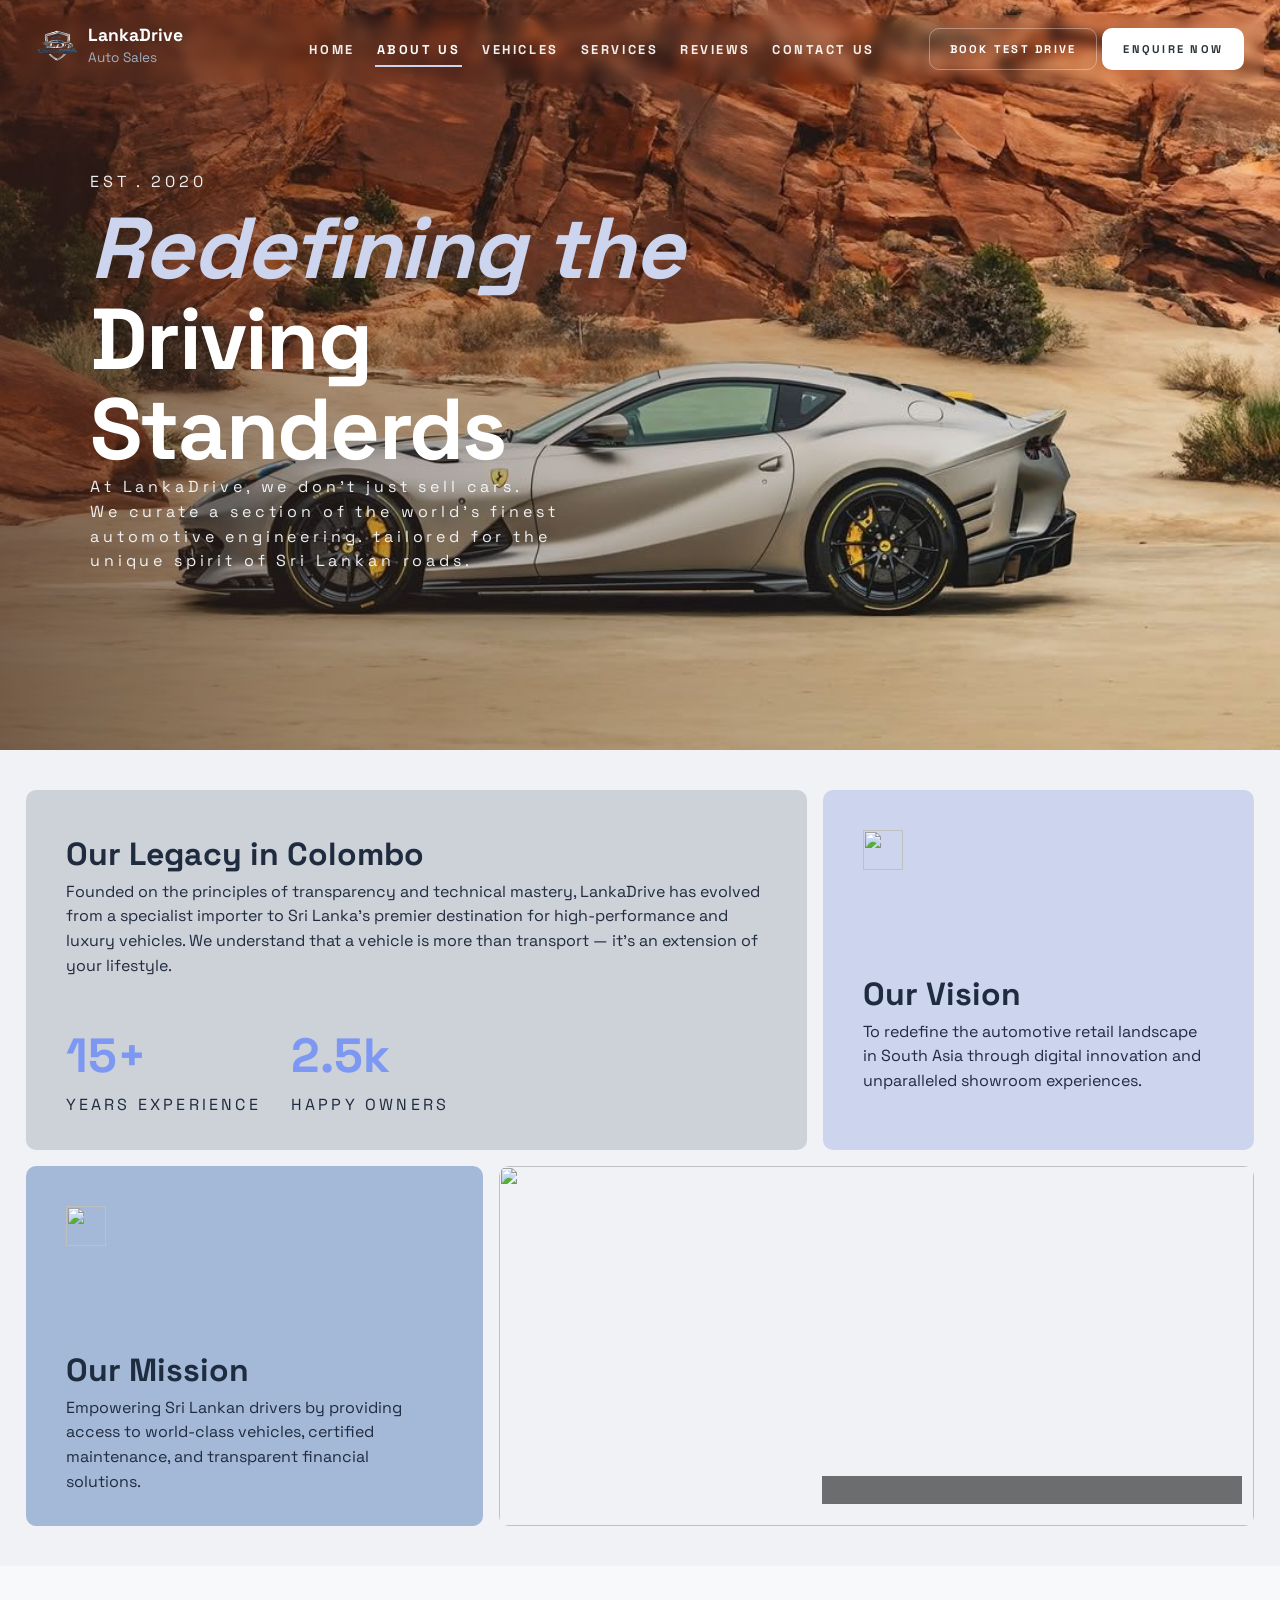
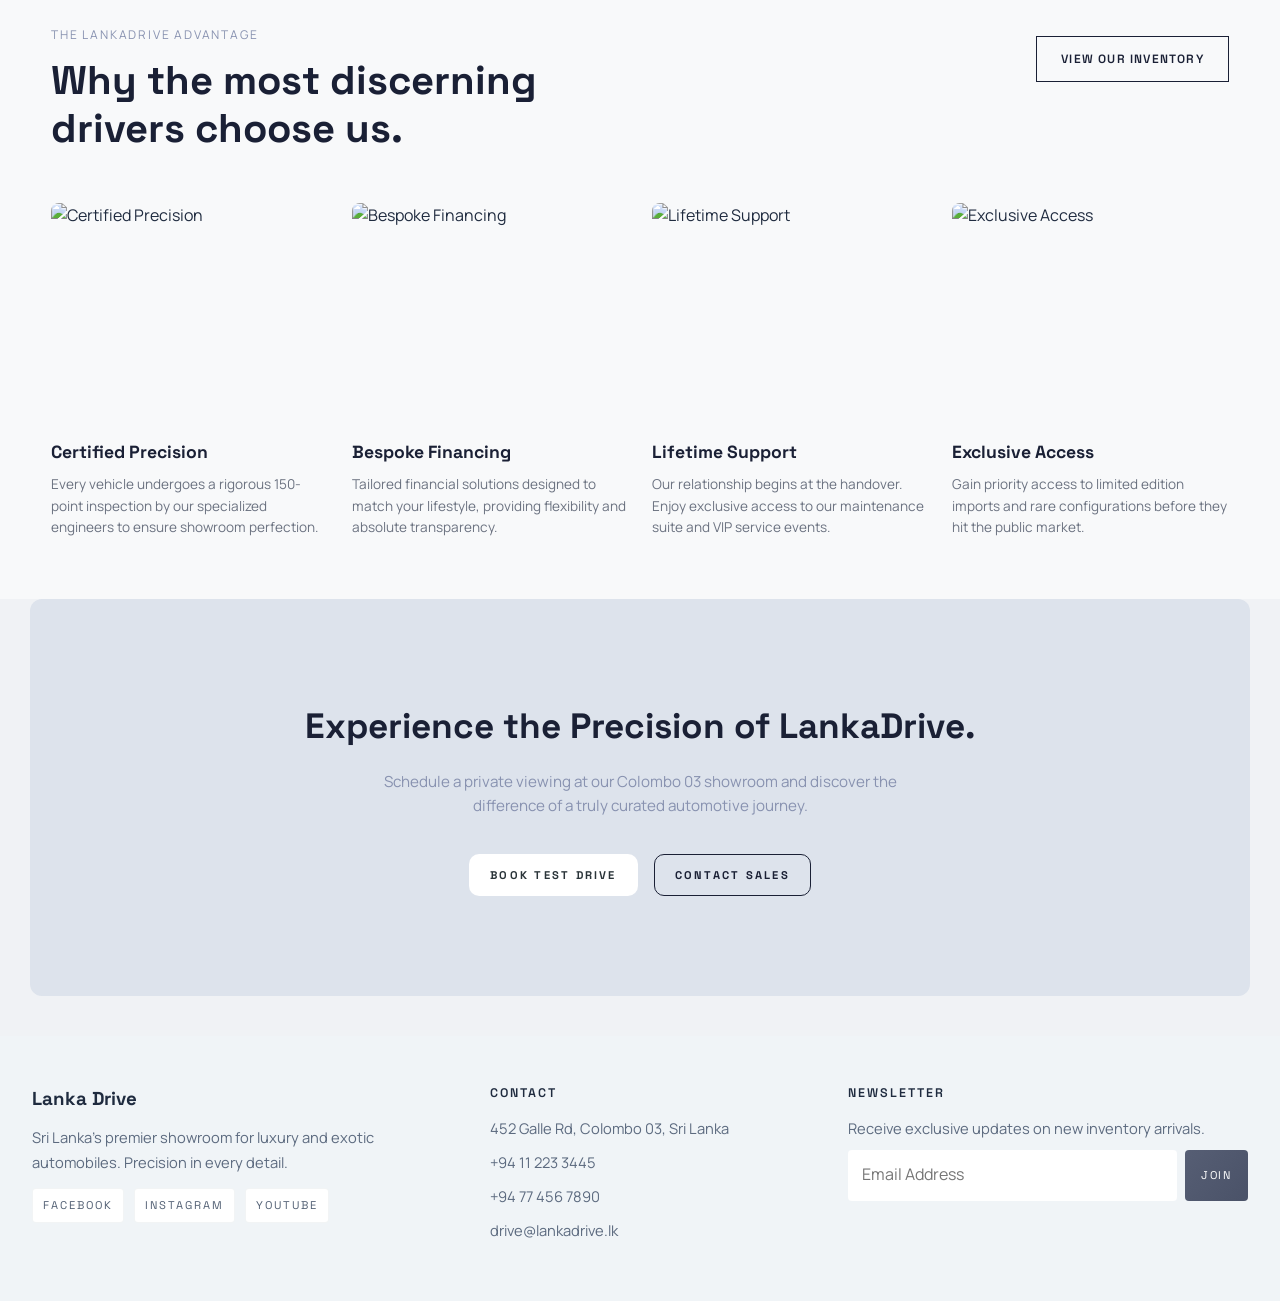
==== commit 8b1a82f7: "About Page Done" ====
--- a/about.html
+++ b/about.html
@@ -8,7 +8,7 @@
     <link rel="stylesheet" href="css/Style.css">
     <link rel="stylesheet" href="css/navbar.css">
     <link rel="stylesheet" href="css/footer.css">
-    <link rel="stylesheet" href="css/reuse.css">
+    <link rel="stylesheet" href="css/about.css">
     <title>About Us</title>
 </head>
 
@@ -34,8 +34,8 @@
             <a href="contact.html">Contact Us</a>
         </nav>
         <div class="header-btn">
-            <button type="button" class="btn-secondary">Book Test Drive</button>
-            <button type="button" class="btn-primary">Enquire Now</button>
+            <a href="contact.html" class="btn-secondary">Book Test Drive</a>
+            <a href="#" class="btn-primary">Enquire Now</a>
         </div>
     </header>
 
@@ -43,8 +43,8 @@
     <section class="Hero" aria-label="Hero banner">
         <img class="Hero-image" src="Assets/image/ferarri-hero.jpg" alt="Hero-Img">
         <div class="hero-content">
-            <p class="hero-paragraph p1">Engineered Excellence</p>
-            <h1>Precision <span>Defined</span></h1>
+            <p class="hero-paragraph p1">EST . 2020</p>
+            <h1><span>Redefining the</span> Driving Standerds</span></h1>
             <p class="hero-paragraph p3">At LankaDrive, we don't just sell cars.<br>We curate a section of
                 the world's finest <br>automotive engineering. tailored for the <br>
                 unique spirit of Sri Lankan roads.</p>
@@ -54,6 +54,91 @@
     <!-- Main Content -->
     <main>
         <!-- About page-specific content can be added here. -->
+        <section class="about-section-card">
+            <div class="card-row-one">
+                <div class="about-card card-one">
+                    <h1>Our Legacy in Colombo</h1>
+                    <p>Founded on the principles of transparency and technical mastery,
+                        LankaDrive has evolved from a specialist importer to Sri Lanka's
+                        premier destination for high-performance and luxury vehicles.
+                        We understand that a vehicle is more than transport — it's an
+                        extension of your lifestyle.</p>
+                    <div class="stats-bar">
+                        <div class="stat-item">
+                            <h2 class="stat-number">15+</h2>
+                            <p class="stat-label">YEARS EXPERIENCE</p>
+                        </div>
+                        <div class="stat-item">
+                            <h2 class="stat-number">2.5k</h2>
+                            <p class="stat-label">HAPPY OWNERS</p>
+                        </div>
+                    </div>
+                </div>
+                <div class="about-card vision-card">
+                    <img src="Assets/icons/rocket_launch_30dp_E3E3E3_FILL1_wght400_GRAD0_opsz24.svg" alt=""
+                        class="icon">
+                    <h1>Our Vision</h1>
+                    <p>To redefine the automotive retail landscape in South
+                        Asia through digital innovation and unparalleled showroom experiences.</p>
+                </div>
+            </div>
+            <div class="card-row-two">
+                <div class="about-card mission-card">
+                    <img src="Assets/icons/visibility_30dp_E3E3E3_FILL1_wght400_GRAD0_opsz24.svg" alt="" class="icon">
+                    <h1>Our Mission</h1>
+                    <p>Empowering Sri Lankan drivers by providing access to world-class
+                        vehicles, certified maintenance, and transparent financial solutions.</p>
+                </div>
+                <div class="about-card">
+                    <img src="Assets/image/showroom.png" alt="" class="showroom">
+                    <span class="card-badge">Flagship Showroom: Galle Road, Colombo</span>
+                </div>
+            </div>
+        </section>
+        <section class="why-section">
+            <div class="why-header">
+                <div class="why-header-left">
+                    <p class="why-label">THE LANKADRIVE ADVANTAGE</p>
+                    <h2>Why the most discerning drivers choose us.</h2>
+                </div>
+                <button class="why-btn">VIEW OUR INVENTORY</button>
+            </div>
+
+            <div class="why-grid">
+                <div class="why-card">
+                    <img src="Assets/image/presition.jpg" alt="Certified Precision">
+                    <h3>Certified Precision</h3>
+                    <p>Every vehicle undergoes a rigorous 150-point inspection by our specialized engineers to ensure
+                        showroom perfection.</p>
+                </div>
+                <div class="why-card">
+                    <img src="Assets/image/financing.jpg" alt="Bespoke Financing">
+                    <h3>Bespoke Financing</h3>
+                    <p>Tailored financial solutions designed to match your lifestyle, providing flexibility and absolute
+                        transparency.</p>
+                </div>
+                <div class="why-card">
+                    <img src="Assets/image/support.jpg" alt="Lifetime Support">
+                    <h3>Lifetime Support</h3>
+                    <p>Our relationship begins at the handover. Enjoy exclusive access to our maintenance suite and VIP
+                        service events.</p>
+                </div>
+                <div class="why-card">
+                    <img src="Assets/image/exclusive.jpg" alt="Exclusive Access">
+                    <h3>Exclusive Access</h3>
+                    <p>Gain priority access to limited edition imports and rare configurations before they hit the
+                        public market.</p>
+                </div>
+            </div>
+        </section>
+        <section class="precision-section">
+    <h2>Experience the Precision of LankaDrive.</h2>
+    <p>Schedule a private viewing at our Colombo 03 showroom and discover the difference of a truly curated automotive journey.</p>
+    <div class="precision-btns">
+        <button class="btn-primary">BOOK TEST DRIVE</button>
+        <button class="btn-secondary btn-presition">CONTACT SALES</button>
+    </div>
+</section>
     </main>
 
     <!-- Site Footer -->
--- a/css/Style.css
+++ b/css/Style.css
@@ -76,7 +76,7 @@
 .Hero {
     position: relative;
     width: 100%;
-    min-height: 700px;
+    min-height: 750px;
     overflow: hidden;
 }
 
@@ -95,7 +95,7 @@
 
 .Hero-image {
     width: 100%;
-    height: 800px;
+    height: 750px;
     object-fit: cover;
 }
 
@@ -380,4 +380,5 @@
     .newsletter-form {
         grid-template-columns: 1fr;
     }
-}+}
+
--- a/css/about.css
+++ b/css/about.css
@@ -0,0 +1,227 @@
+.about-section-card{
+    display: flex;
+    flex-direction: column;
+    gap: 16px;
+    padding: 40px 2%;
+    background: #f0f2f5;
+    
+}
+
+.card-row-one,
+.card-row-two {
+    display: flex;
+    gap: 16px;
+}
+
+/* Row 1 - Card 1 bigger, Card 2 smaller */
+.card-row-one .about-card:nth-child(1) {
+    flex: 2;
+}
+.card-row-one .about-card:nth-child(2) {
+    flex: 1;
+}
+
+/* Row 2 - Card 1 smaller, Card 2 bigger */
+.card-row-two .about-card:nth-child(1) {
+    flex: 1;
+}
+.card-row-two .about-card:nth-child(2) {
+    flex: 2;
+}
+
+.about-card{
+    position: relative;
+    gap: 20px;
+    height: 20rlh;
+    border-radius: 10px;
+}
+.about-card .showroom{
+    object-fit: cover;
+    height: 100%;
+    width: 100%;
+    object-position: bottom;
+    border-radius: 10px;
+    padding: 0;
+}
+
+.about-card .icon{
+    height: 40px;
+    width: 40px;
+    margin-bottom: 100px;
+}
+
+.card-one, .mission-card, .vision-card{
+    padding: 40px 40px;
+    
+}
+.about-card h1{
+    font-family: "Space Grotesk", sans-serif;
+    font-size: 2rem;
+}
+
+.about-card p{
+    font-family: "Space Grotesk", sans-serif;
+    font-size: 1rem;
+}
+
+.card-one{
+    background:#52607439;
+
+}
+.vision-card{
+    background:#ccd4ee;
+}
+.mission-card{
+    background:#4a77b675;
+}
+.card-badge{
+    
+    position: absolute;
+    bottom: 22px;
+    right: 12px;
+    background: rgba(0, 0, 0, 0.55);
+    color: #ffffff;
+    font-size: 0.82rem;
+    font-weight: 900;
+    letter-spacing: 0.18em;
+    text-transform: uppercase;
+    padding: 4px 10px;
+    border-radius: 4px;
+    backdrop-filter: blur(4px);
+    z-index: 1;
+}
+
+.stats-bar{
+    display: flex;
+    margin-top: 40px;
+    gap: 30px;
+}
+
+.stat-item h2{
+    font-family: "Space Grotesk", sans-serif;
+    font-size: 3rem;
+    color: #7d98f2;
+}
+
+.stat-item p {
+    font-family: "Space Grotesk", sans-serif;
+    font-size: 1rem;
+    letter-spacing: 0.2rem;
+}
+
+.why-section {
+    padding: 60px 4%;
+    background: #f8f9fa;
+}
+
+.why-header {
+    display: flex;
+    justify-content: space-between;
+    align-items: flex-start;
+    margin-bottom: 50px;
+}
+
+.why-label {
+    color: #8892b0;
+    font-size: 0.75rem;
+    letter-spacing: 0.15em;
+    text-transform: uppercase;
+    margin-bottom: 12px;
+}
+
+.why-header-left h2 {
+    color: #1a2035;
+    font-size: 2.5rem;
+    font-family: "Space Grotesk", sans-serif;
+    font-weight: 800;
+    max-width: 500px;
+    line-height: 1.2;
+}
+
+.why-btn {
+    background: transparent;
+    color: #1a2035;
+    border: 1px solid #1a2035;
+    padding: 14px 24px;
+    font-size: 0.75rem;
+    font-family: "Space Grotesk", sans-serif;
+    font-weight: 600;
+    letter-spacing: 0.1em;
+    text-transform: uppercase;
+    cursor: pointer;
+    white-space: nowrap;
+    margin-top: 10px;
+    transition: background 0.3s ease, color 0.3s ease;
+}
+
+.why-btn:hover {
+    background: #1a2035;
+    color: #ffffff;
+}
+
+.why-grid {
+    display: grid;
+    grid-template-columns: repeat(4, 1fr);
+    gap: 24px;
+}
+
+.why-card img {
+    width: 100%;
+    height: 220px;
+    object-fit: cover;
+    border-radius: 8px;
+    
+    margin-bottom: 16px;
+}
+
+.why-card h3 {
+    color: #1a2035;
+    font-size: 1.1rem;
+    font-family: "Space Grotesk", sans-serif;
+    font-weight: 700;
+    margin-bottom: 8px;
+}
+
+.why-card p {
+    color: #6b7280;
+    font-size: 0.85rem;
+    line-height: 1.6;
+}
+
+.precision-section {
+    display: flex;
+    flex-direction: column;
+    align-items: center;
+    text-align: center;
+    padding: 100px 4%;
+    background: #dde3ec;
+    margin: 0 30px;
+    border-radius: 12px;
+}
+
+.precision-section h2 {
+    color: #1a2035;
+    font-size: 2.2rem;
+    font-family: "Space Grotesk", sans-serif;
+    font-weight: 800;
+    margin-bottom: 16px;
+}
+
+.precision-section p {
+    color: #8892b0;
+    font-size: 0.95rem;
+    line-height: 1.6;
+    max-width: 520px;
+    margin-bottom: 36px;
+}
+
+.precision-btns {
+    display: flex;
+    gap: 16px;
+    
+}
+
+.btn-presition{
+    color: #1a2035;
+    border-color: #1a2035;
+}
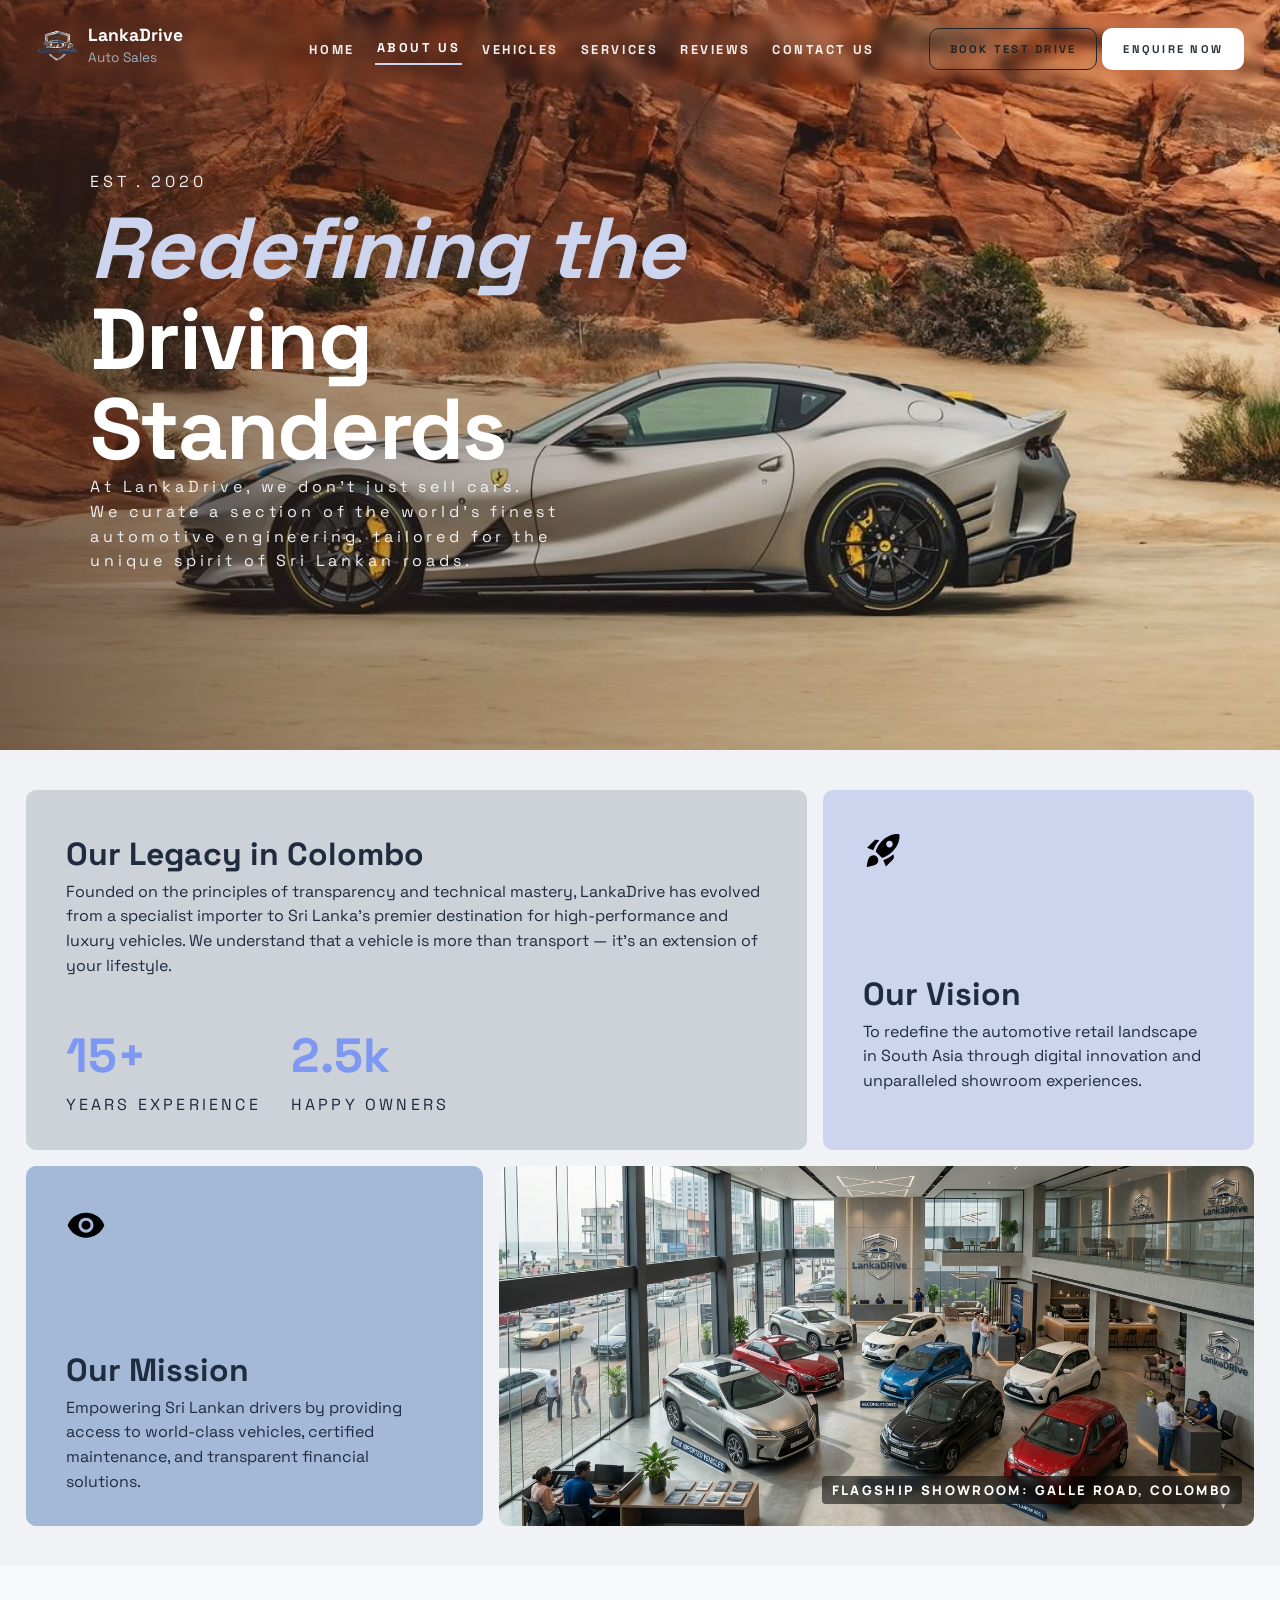
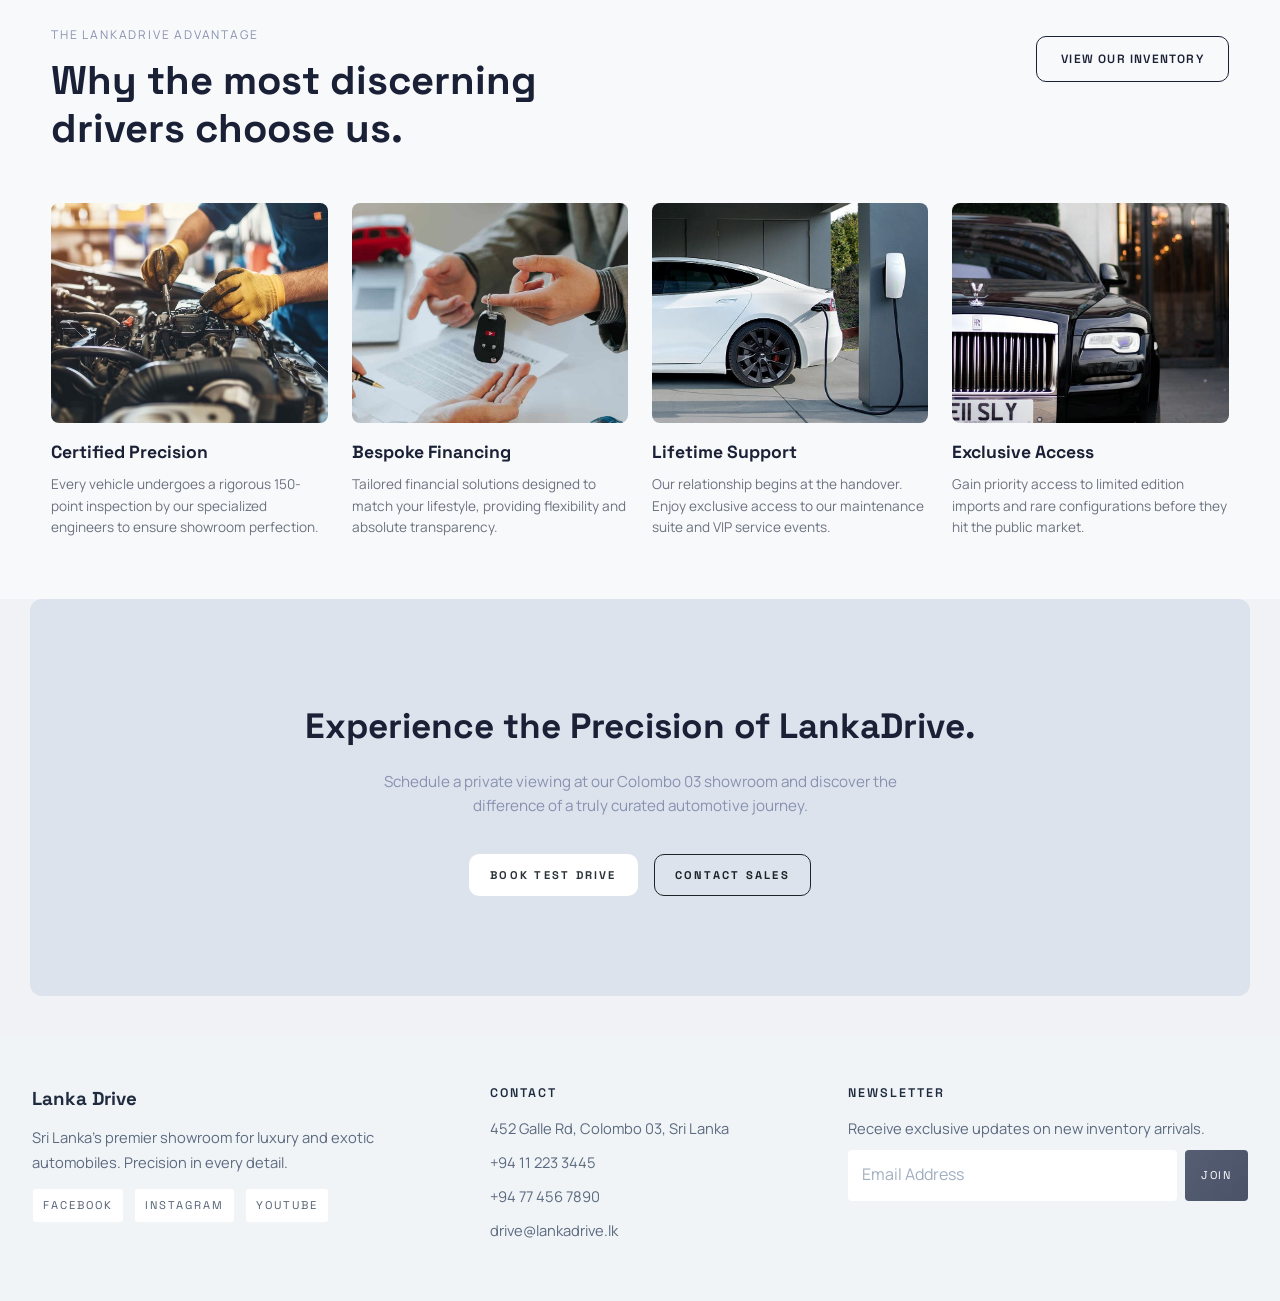
==== commit 79efa419: "Final update with animation, comments added" ====
--- a/about.html
+++ b/about.html
@@ -1,19 +1,29 @@
 <!DOCTYPE html>
 <html lang="en">
+<!-- ============================================
+     LankaDrive Auto Sales - About Us Page
+     Purpose: Company background, mission, vision, and value proposition
+     ============================================ -->
 
 <head>
+    <!-- Meta Tags -->
     <meta charset="UTF-8">
     <meta name="viewport" content="width=device-width, initial-scale=1.0">
+    
+    <!-- Favicon -->
     <link rel="icon" type="image/png" href="Assets/image/logo101.png" sizes="32x32">
+    
+    <!-- Stylesheets -->
     <link rel="stylesheet" href="css/Style.css">
     <link rel="stylesheet" href="css/navbar.css">
     <link rel="stylesheet" href="css/footer.css">
     <link rel="stylesheet" href="css/about.css">
-    <title>About Us</title>
+    
+    <title>About Us - LankaDrive Auto Sales</title>
 </head>
 
 <body>
-    <!-- Site Header -->
+    <!-- ========== SITE HEADER ========== -->
     <header class="site-header">
         <div class="header-brand">
             <a href="index.html" class="brand-link">
--- a/css/Style.css
+++ b/css/Style.css
@@ -29,9 +29,92 @@
     text-decoration: none;
 }
 
+/* ================================================
+   ANIMATIONS - Keyframe Definitions
+   ================================================ */
+
+/* Fade-in animation - elements appear smoothly */
+@keyframes fadeIn {
+    from {
+        opacity: 0;
+    }
+    to {
+        opacity: 1;
+    }
+}
+
+/* Slide-in from left animation */
+@keyframes slideInLeft {
+    from {
+        opacity: 0;
+        transform: translateX(-30px);
+    }
+    to {
+        opacity: 1;
+        transform: translateX(0);
+    }
+}
+
+/* Slide-in from right animation */
+@keyframes slideInRight {
+    from {
+        opacity: 0;
+        transform: translateX(30px);
+    }
+    to {
+        opacity: 1;
+        transform: translateX(0);
+    }
+}
+
+/* Slide-in from bottom animation - for cards and sections */
+@keyframes slideInUp {
+    from {
+        opacity: 0;
+        transform: translateY(30px);
+    }
+    to {
+        opacity: 1;
+        transform: translateY(0);
+    }
+}
+
+/* Scale animation - elements grow smoothly */
+@keyframes scaleIn {
+    from {
+        opacity: 0;
+        transform: scale(0.95);
+    }
+    to {
+        opacity: 1;
+        transform: scale(1);
+    }
+}
+
+/* Hover lift animation - slight upward movement on hover */
+@keyframes lift {
+    0% {
+        transform: translateY(0px);
+    }
+    100% {
+        transform: translateY(-8px);
+    }
+}
+
+/* Subtle pulse animation - for attention-grabbing elements */
+@keyframes pulse {
+    0%, 100% {
+        opacity: 1;
+    }
+    50% {
+        opacity: 0.8;
+    }
+}
+
 /* ---------- Buttons ---------- */
 .btn-primary,
-.btn-secondary {
+.btn-secondary,
+.btn-therd {
     display: inline-flex;
     align-items: center;
     justify-content: center;
@@ -45,7 +128,8 @@
     letter-spacing: 0.2em;
     text-transform: uppercase;
     cursor: pointer;
-    transition: background-color 0.4s ease, color 0.4s ease, border-color 0.25s ease, transform 0.2s ease;
+    transition: background-color 0.4s ease, color 0.4s ease, border-color 0.25s ease, transform 0.2s ease, box-shadow 0.3s ease;
+    animation: fadeIn 0.6s ease-out backwards;
 }
 
 .btn-primary {
@@ -55,15 +139,23 @@
 
 .btn-secondary {
     background: transparent;
+    color: #1d2529;
+    border-color:#1d2529;
+}
+.btn-therd{
+    background:transparent;
     color: #ffffff;
+    
 }
 
 .btn-primary:hover,
-.btn-secondary:hover {
-    transform: translateY(-1px);
+.btn-secondary:hover,
+.btn-therd:hover {
+    transform: translateY(-3px);
     background-color: #1d2529;
     color: #ffffff;
     border-color: #1d2529;
+    box-shadow: 0 8px 16px rgba(0, 0, 0, 0.2);
 }
 
 .btn-primary:disabled,
@@ -109,6 +201,7 @@
     flex-direction: column;
     gap: 0;
     font-family: "Space Grotesk", sans-serif;
+    animation: slideInLeft 0.8s ease-out 0.2s backwards;
 }
 
 .hero-paragraph {
@@ -116,6 +209,7 @@
     font-size: 1rem;
     letter-spacing: 0.24em;
     color: rgba(247, 249, 251, 0.95);
+    animation: fadeIn 0.8s ease-out 0.4s backwards;
 }
 
 .p1 {
@@ -139,6 +233,7 @@
     line-height: 1.05;
     letter-spacing: -0.02em;
     color: #ffffff;
+    animation: slideInLeft 0.8s ease-out 0.3s backwards;
 }
 
 /* Italic coloured word inside h1 */
@@ -153,12 +248,18 @@
     gap: 12px;
     align-items: center;
     margin-top: 32px;
+    animation: slideInLeft 0.8s ease-out 0.5s backwards;
 }
 
 .btn-primary img {
     width: 18px;
     height: 18px;
     margin-left: 8px;
+}
+
+/* Image swap on button hover - shows alternate image on hover */
+.default-img {
+    display: inline-block;
 }
 
 .hover-img {
@@ -179,6 +280,7 @@
     margin: 0 auto;
     padding: 48px 32px;
     margin-top: 2%;
+    animation: fadeIn 0.8s ease-out;
 }
 
 .section-surface {
@@ -209,6 +311,7 @@
     flex: 1;
     padding: 20px 20px 20px 20px;
     border-radius: 10px;
+    animation: slideInLeft 0.8s ease-out;
 }
 
 .section-title {
@@ -240,6 +343,7 @@
     flex-direction: row;
     gap: 12px;
     flex: 1;
+    animation: slideInRight 0.8s ease-out;
 }
 
 .section-image img {
@@ -382,3 +486,140 @@
     }
 }
 
+  /* ================================================
+     ADDITIONAL RESPONSIVE BREAKPOINTS
+     Optimizing for all device sizes: 320px - 1920px
+     ================================================ */
+
+  /* Tablet & Large Mobile (600px and below) */
+  @media (max-width: 600px) {
+      /* Button responsive sizing */
+      .btn-primary,
+      .btn-secondary,
+      .btn-therd {
+          padding: 8px 14px;
+          font-size: 0.62rem;
+          min-height: 38px;
+      }
+
+      /* Hero section tablet adjustments */
+      .Hero {
+          min-height: 300px;
+      }
+
+      .Hero-image {
+          height: 300px;
+      }
+
+      .Hero h1 {
+          font-size: 2.2rem;
+      }
+
+      /* Section spacing for tablet */
+      .section {
+          padding: 24px 14px;
+      }
+
+      .section-content {
+          width: 100%;
+      }
+
+      .section-image img {
+          height: 400px;
+      }
+  }
+
+  /* Small Mobile (480px and below) */
+  @media (max-width: 480px) {
+      /* Hero section for small phones */
+      .Hero {
+          min-height: 260px;
+      }
+
+      .Hero-image {
+          height: 260px;
+      }
+
+      .Hero h1 {
+          font-size: 1.8rem;
+          max-width: 10ch;
+      }
+
+      .hero-paragraph {
+          font-size: 0.8rem;
+      }
+
+      .stats-bar {
+          flex-direction: column;
+          gap: 12px;
+      }
+
+      .stat-item {
+          padding: 12px;
+      }
+
+      /* Button sizing for small screens */
+      .btn-primary,
+      .btn-secondary {
+          font-size: 0.58rem;
+          padding: 7px 12px;
+      }
+
+      .brand-logo {
+          width: 36px;
+          height: 36px;
+      }
+
+      .section-title {
+          font-size: 1.6rem;
+      }
+  }
+
+  /* Extra Small Mobile (360px and below) */
+  @media (max-width: 360px) {
+      .Hero {
+          min-height: 220px;
+      }
+
+      .Hero-image {
+          height: 220px;
+      }
+
+      .Hero h1 {
+          font-size: 1.2rem;
+      }
+
+      .btn-primary,
+      .btn-secondary {
+          padding: 6px 10px;
+          font-size: 0.55rem;
+      }
+
+      .section {
+          padding: 16px 8px;
+      }
+
+      .section-title {
+          font-size: 1.3rem;
+      }
+  }
+
+  /* Large Desktop (1400px and above) */
+  @media (min-width: 1400px) {
+      .section {
+          max-width: 1360px;
+          margin: 0 auto;
+      }
+
+      .Hero h1 {
+          font-size: 5.8rem;
+      }
+
+      .section-title {
+          font-size: 2.8rem;
+      }
+
+      .section {
+          padding: 64px 48px;
+      }
+  }
--- a/css/navbar.css
+++ b/css/navbar.css
@@ -1,4 +1,9 @@
-/* ---------- Header / Navbar ---------- */
+/* ================================================
+   NAVBAR & HEADER STYLES
+   Fixed navigation bar with responsive mobile menu
+   ================================================ */
+
+/* ===== Header Container ===== */
 .site-header {
 	position: fixed;
 	top: 15px;
@@ -12,10 +17,25 @@
 	background: rgba(0, 0, 0, 0);
 	backdrop-filter: blur(6px);
 	border-radius: 5px;
-}
-
+	animation: slideInDown 0.6s ease-out;
+}
+
+/* Keyframe for slide down animation */
+@keyframes slideInDown {
+	from {
+		opacity: 0;
+		transform: translateY(-20px);
+	}
+	to {
+		opacity: 1;
+		transform: translateY(0);
+	}
+}
+
+/* ===== Brand Section ===== */
 .header-brand {
 	flex-shrink: 0;
+	animation: fadeIn 0.8s ease-out 0.1s backwards;
 }
 
 .brand-link {
@@ -24,12 +44,14 @@
 	gap: 10px;
 }
 
+/* Brand Logo */
 .brand-logo {
 	width: 42px;
 	height: 42px;
 	object-fit: contain;
 }
 
+/* Brand Name & Subtitle */
 .brand-name {
     font-family: "Space Grotesk", sans-serif;
     font-size: 1.1rem;
@@ -37,11 +59,14 @@
     color: #ffffff;
     line-height: 1.2;
 }
+
 .brand-sub {
-    color: #a0aec0;    /* muted gray — change to any color you want */
+    color: #a0aec0;
     font-size: 0.85rem;
     font-weight: 400;
 }
+
+/* ===== Navigation Menu ===== */
 .main-nav {
 	flex: 1;
 	display: flex;
@@ -50,22 +75,36 @@
 	gap: 18px;
 	flex-wrap: wrap;
 	margin-left: 6%;
-}
-
+	animation: fadeIn 0.8s ease-out 0.2s backwards;
+}
+
+/* Navigation Links */
 .main-nav a {
-	position:relative;
+	position: relative;
 	font-family: "Space Grotesk", sans-serif;
 	font-size: 0.8rem;
 	letter-spacing: 0.2em;
 	text-transform: uppercase;
 	color: rgba(255, 255, 255, 0.92);
 	padding: 6px 2px;
-	font-weight:bolder;
-}
-
+	font-weight: bolder;
+	transition: color 0.3s ease, transform 0.3s ease;
+	animation: fadeIn 0.8s ease-out backwards;
+}
+
+/* Stagger animation for each nav link */
+.main-nav a:nth-child(1) { animation-delay: 0.3s; }
+.main-nav a:nth-child(2) { animation-delay: 0.35s; }
+.main-nav a:nth-child(3) { animation-delay: 0.4s; }
+.main-nav a:nth-child(4) { animation-delay: 0.45s; }
+.main-nav a:nth-child(5) { animation-delay: 0.5s; }
+.main-nav a:nth-child(6) { animation-delay: 0.55s; }
+
+/* Active/Hover Link with Underline */
 .main-nav a[aria-current="page"],
 .main-nav a:hover {
 	color: #ffffff;
+	transform: translateY(-2px);
 }
 
 .main-nav a[aria-current="page"]::after,
@@ -79,13 +118,16 @@
 	background: #ccd4ee;
 }
 
+/* ===== Header Buttons ===== */
 .header-btn {
 	display: inline-flex;
 	align-items: center;
 	gap: 5px;
 	flex-shrink: 0;
-}
-
+	animation: fadeIn 0.8s ease-out 0.4s backwards;
+}
+
+/* ===== Mobile Menu Toggle ===== */
 .nav-hamburger {
 	display: none;
 	font-size: 1.4rem;
@@ -94,4 +136,111 @@
 	color: #ffffff;
 	padding: 4px 6px;
 	user-select: none;
+	transition: color 0.3s ease;
+}
+
+/* ================================================
+   RESPONSIVE DESIGN - Navbar
+   ================================================ */
+
+/* Tablet (1120px and below) */
+@media (max-width: 1120px) {
+	.site-header {
+		flex-wrap: wrap;
+	}
+
+	.main-nav {
+		justify-content: flex-start;
+	}
+
+	.header-btn {
+		flex-wrap: wrap;
+	}
+}
+
+/* Mobile (768px and below) */
+@media (max-width: 768px) {
+	.site-header {
+		top: 10px;
+		left: 10px;
+		right: 10px;
+		padding: 12px 16px;
+		gap: 12px;
+	}
+
+	.header-brand {
+		flex: 1;
+	}
+
+	.brand-logo {
+		width: 38px;
+		height: 38px;
+	}
+
+	.brand-name {
+		font-size: 0.95rem;
+	}
+
+	.nav-hamburger {
+		display: block;
+	}
+
+	.main-nav {
+		margin-left: 0;
+	}
+}
+
+/* Small Mobile (600px and below) */
+@media (max-width: 600px) {
+	.site-header {
+		padding: 10px 12px;
+		gap: 10px;
+	}
+
+	.brand-logo {
+		width: 36px;
+		height: 36px;
+	}
+
+	.brand-name {
+		font-size: 0.88rem;
+	}
+
+	.brand-sub {
+		font-size: 0.75rem;
+	}
+
+	.main-nav a {
+		font-size: 0.58rem;
+		letter-spacing: 0.15em;
+	}
+
+	.nav-hamburger {
+		font-size: 1.2rem;
+	}
+}
+
+/* Extra Small Mobile (360px and below) */
+@media (max-width: 360px) {
+	.site-header {
+		padding: 8px 8px;
+		gap: 8px;
+	}
+
+	.brand-logo {
+		width: 32px;
+		height: 32px;
+	}
+
+	.brand-name {
+		font-size: 0.75rem;
+	}
+
+	.brand-sub {
+		font-size: 0.65rem;
+	}
+
+	.nav-hamburger {
+		padding: 2px 4px;
+	}
 }
--- a/css/footer.css
+++ b/css/footer.css
@@ -1,10 +1,17 @@
-/* --------------------------------- Footer ------------------------------------------ */
+/* ================================================
+   FOOTER STYLES
+   Company information, contact details, and newsletter
+   ================================================ */
+
+/* ===== Footer Container ===== */
 .site-footer {
 	margin-top: 40px;
 	padding: 48px 32px;
 	background: #f0f4f7;
-}
-
+	animation: fadeIn 0.8s ease-out;
+}
+
+/* ===== Footer Inner Grid ===== */
 .footer-inner {
 	max-width: 1280px;
 	margin: 0 auto;
@@ -13,6 +20,7 @@
 	gap: 24px;
 }
 
+/* ===== Footer Typography ===== */
 .site-footer h3,
 .site-footer h4 {
 	margin-bottom: 12px;
@@ -34,11 +42,13 @@
 	line-height: 1.65;
 }
 
+/* ===== Social Links ===== */
 .social-links {
 	display: flex;
 	flex-wrap: wrap;
 	gap: 10px;
 	margin-top: 14px;
+	animation: slideInUp 0.6s ease-out backwards;
 }
 
 .social-links a {
@@ -51,18 +61,51 @@
 	font-size: 0.7rem;
 	letter-spacing: 0.18em;
 	text-transform: uppercase;
-}
+	transition: all 0.3s ease;
+	animation: fadeIn 0.6s ease-out backwards;
+}
+
+/* Stagger animation for social links */
+.social-links a:nth-child(1) { animation-delay: 0.1s; }
+.social-links a:nth-child(2) { animation-delay: 0.15s; }
+.social-links a:nth-child(3) { animation-delay: 0.2s; }
 
 .social-links a:hover {
 	color: #1f2b3f;
-}
-
+	background-color: #e8ecf0;
+	transform: translateY(-4px);
+}
+
+/* ===== Newsletter Form ===== */
 .newsletter-form {
 	display: grid;
 	grid-template-columns: 1fr auto;
 	gap: 8px;
 }
 
+/* Newsletter Input */
+.newsletter-form input {
+    width: 100%;
+    padding: 12px 14px;
+    border: 0;
+    border-bottom: 2px solid transparent;
+    border-radius: 4px;
+    background: #ffffff;
+    color: #1f2b3f;
+    font: inherit;
+    transition: border-color 0.3s ease;
+}
+
+.newsletter-form input:focus {
+    outline: none;
+    border-bottom-color: #565e74;
+}
+
+.newsletter-form input::placeholder {
+	color: #a0aec0;
+}
+
+/* Newsletter Submit Button */
 .newsletter-form button {
 	min-height: 42px;
 	padding: 0 16px;
@@ -75,25 +118,142 @@
 	font-size: 0.7rem;
 	letter-spacing: 0.16em;
 	text-transform: uppercase;
+	transition: all 0.3s ease;
+	white-space: nowrap;
 }
 
 .newsletter-form button:hover {
 	filter: brightness(1.06);
-}
-
-/* ---------- Forms ---------- */
-.newsletter-form input {
-    width: 100%;
-    padding: 12px 14px;
-    border: 0;
-    border-bottom: 2px solid transparent;
-    border-radius: 4px;
-    background: #ffffff;
-    color: #1f2b3f;
-    font: inherit;
-}
-
-.newsletter-form input:focus {
-    outline: none;
-    border-bottom-color: #565e74;
-}
+	transform: translateY(-1px);
+}
+
+.newsletter-form button:active {
+	transform: translateY(0);
+}
+
+/* ================================================
+   RESPONSIVE DESIGN - Footer
+   ================================================ */
+
+/* Tablet (1024px and below) */
+@media (max-width: 1024px) {
+	.footer-inner {
+		grid-template-columns: 1fr 1fr;
+		gap: 20px;
+	}
+
+	.site-footer {
+		padding: 40px 24px;
+	}
+}
+
+/* Small Tablet (768px and below) */
+@media (max-width: 768px) {
+	.footer-inner {
+		grid-template-columns: 1fr;
+		gap: 30px;
+	}
+
+	.site-footer {
+		padding: 32px 20px;
+		margin-top: 30px;
+	}
+
+	.newsletter-form {
+		grid-template-columns: 1fr;
+	}
+
+	.newsletter-form button {
+		width: 100%;
+	}
+
+	.social-links {
+		justify-content: space-between;
+	}
+
+	.social-links a {
+		flex: 1 1 auto;
+		text-align: center;
+	}
+}
+
+/* Mobile (600px and below) */
+@media (max-width: 600px) {
+	.site-footer {
+		padding: 24px 16px;
+		margin-top: 24px;
+	}
+
+	.footer-inner {
+		gap: 20px;
+	}
+
+	.site-footer h3 {
+		font-size: 1rem;
+	}
+
+	.site-footer h4 {
+		font-size: 0.7rem;
+		margin-bottom: 10px;
+	}
+
+	.site-footer p {
+		font-size: 0.85rem;
+		margin-bottom: 8px;
+	}
+
+	.social-links {
+		gap: 8px;
+	}
+
+	.social-links a {
+		padding: 6px 8px;
+		font-size: 0.65rem;
+	}
+
+	.newsletter-form input {
+		padding: 10px 12px;
+		font-size: 0.9rem;
+	}
+
+	.newsletter-form button {
+		padding: 0 12px;
+		min-height: 38px;
+		font-size: 0.65rem;
+	}
+}
+
+/* Small Mobile (360px and below) */
+@media (max-width: 360px) {
+	.site-footer {
+		padding: 16px 12px;
+	}
+
+	.site-footer h3 {
+		font-size: 0.9rem;
+	}
+
+	.site-footer h4 {
+		font-size: 0.65rem;
+	}
+
+	.site-footer p {
+		font-size: 0.8rem;
+	}
+
+	.social-links {
+		flex-wrap: wrap;
+		gap: 6px;
+	}
+
+	.social-links a {
+		padding: 5px 6px;
+		font-size: 0.6rem;
+	}
+
+	.newsletter-form input,
+	.newsletter-form button {
+		font-size: 0.8rem;
+		min-height: 36px;
+	}
+}
--- a/css/about.css
+++ b/css/about.css
@@ -1,3 +1,10 @@
+/* ================================================
+   ABOUT.CSS - About Us Page Styles
+   Purpose: Styles for company introduction,
+   mission/vision, and value proposition sections
+   ================================================ */
+
+/* ===== About Section Cards ===== */
 .about-section-card{
     display: flex;
     flex-direction: column;
@@ -34,7 +41,21 @@
     gap: 20px;
     height: 20rlh;
     border-radius: 10px;
-}
+    animation: slideInUp 0.6s ease-out backwards;
+    transition: transform 0.3s ease, box-shadow 0.3s ease;
+}
+
+/* Stagger animations for about cards */
+.card-row-one .about-card:nth-child(1) { animation-delay: 0.1s; }
+.card-row-one .about-card:nth-child(2) { animation-delay: 0.2s; }
+.card-row-two .about-card:nth-child(1) { animation-delay: 0.3s; }
+.card-row-two .about-card:nth-child(2) { animation-delay: 0.4s; }
+
+/* Hover effect - lift card */
+.about-card:hover {
+    transform: translateY(-6px);
+}
+
 .about-card .showroom{
     object-fit: cover;
     height: 100%;
@@ -148,6 +169,7 @@
     font-weight: 600;
     letter-spacing: 0.1em;
     text-transform: uppercase;
+    border-radius: 10px;
     cursor: pointer;
     white-space: nowrap;
     margin-top: 10px;
@@ -163,6 +185,23 @@
     display: grid;
     grid-template-columns: repeat(4, 1fr);
     gap: 24px;
+}
+
+.why-card {
+    animation: slideInUp 0.6s ease-out backwards;
+    transition: transform 0.3s ease, box-shadow 0.3s ease;
+}
+
+/* Stagger animation for why cards */
+.why-card:nth-child(1) { animation-delay: 0.1s; }
+.why-card:nth-child(2) { animation-delay: 0.2s; }
+.why-card:nth-child(3) { animation-delay: 0.3s; }
+.why-card:nth-child(4) { animation-delay: 0.4s; }
+
+/* Hover effect - lift card and add shadow */
+.why-card:hover {
+    transform: translateY(-6px);
+    box-shadow: 0 8px 16px rgba(0, 0, 0, 0.12);
 }
 
 .why-card img {
@@ -221,7 +260,132 @@
     
 }
 
-.btn-presition{
+/* Fixed: Typo in class name - ".btn-presition" is unused, renamed to ".btn-precision" for clarity */
+.btn-precision{
     color: #1a2035;
     border-color: #1a2035;
+}
+
+/* ================================================
+   RESPONSIVE DESIGN - About Page
+   ================================================ */
+
+/* Tablet (768px and below) */
+@media (max-width: 768px) {
+    .about-section-card {
+        padding: 30px 2%;
+        gap: 12px;
+    }
+
+    .card-row-one,
+    .card-row-two {
+        flex-direction: column;
+        gap: 12px;
+    }
+
+    .card-row-one .about-card,
+    .card-row-two .about-card {
+        flex: 1 !important;
+    }
+
+    .why-grid {
+        grid-template-columns: 1fr 1fr;
+        gap: 16px;
+    }
+}
+
+/* Mobile (600px and below) */
+@media (max-width: 600px) {
+    .about-section-card {
+        padding: 20px 2%;
+    }
+
+    .about-card {
+        padding: 16px;
+    }
+
+    .about-card h1 {
+        font-size: 1.2rem;
+    }
+
+    .about-card p {
+        font-size: 0.85rem;
+        line-height: 1.5;
+    }
+
+    .why-grid {
+        grid-template-columns: 1fr;
+    }
+
+    .why-card {
+        padding: 16px;
+    }
+
+    .why-card h3 {
+        font-size: 1rem;
+    }
+
+    .why-card p {
+        font-size: 0.85rem;
+    }
+
+    .precision-section {
+        padding: 20px 12px;
+    }
+
+    .precision-btns {
+        flex-direction: column;
+        gap: 10px;
+    }
+
+    .btn-primary,
+    .btn-secondary {
+        width: 100%;
+        font-size: 0.7rem;
+    }
+}
+
+/* Small Mobile (360px and below) */
+@media (max-width: 360px) {
+    .about-section-card {
+        padding: 15px 2%;
+    }
+
+    .about-card {
+        padding: 12px;
+    }
+
+    .about-card h1 {
+        font-size: 1rem;
+    }
+
+    .about-card p {
+        font-size: 0.8rem;
+    }
+
+    .stats-bar {
+        flex-direction: column;
+        gap: 10px;
+    }
+
+    .stat-item {
+        border-right: none;
+        padding: 8px 0;
+        width: 100%;
+    }
+
+    .why-header {
+        flex-direction: column;
+        gap: 12px;
+    }
+
+    .why-btn {
+        width: 100%;
+        font-size: 0.65rem;
+    }
+
+    .precision-btns button {
+        font-size: 0.65rem;
+        padding: 8px 10px;
+    }
 }
